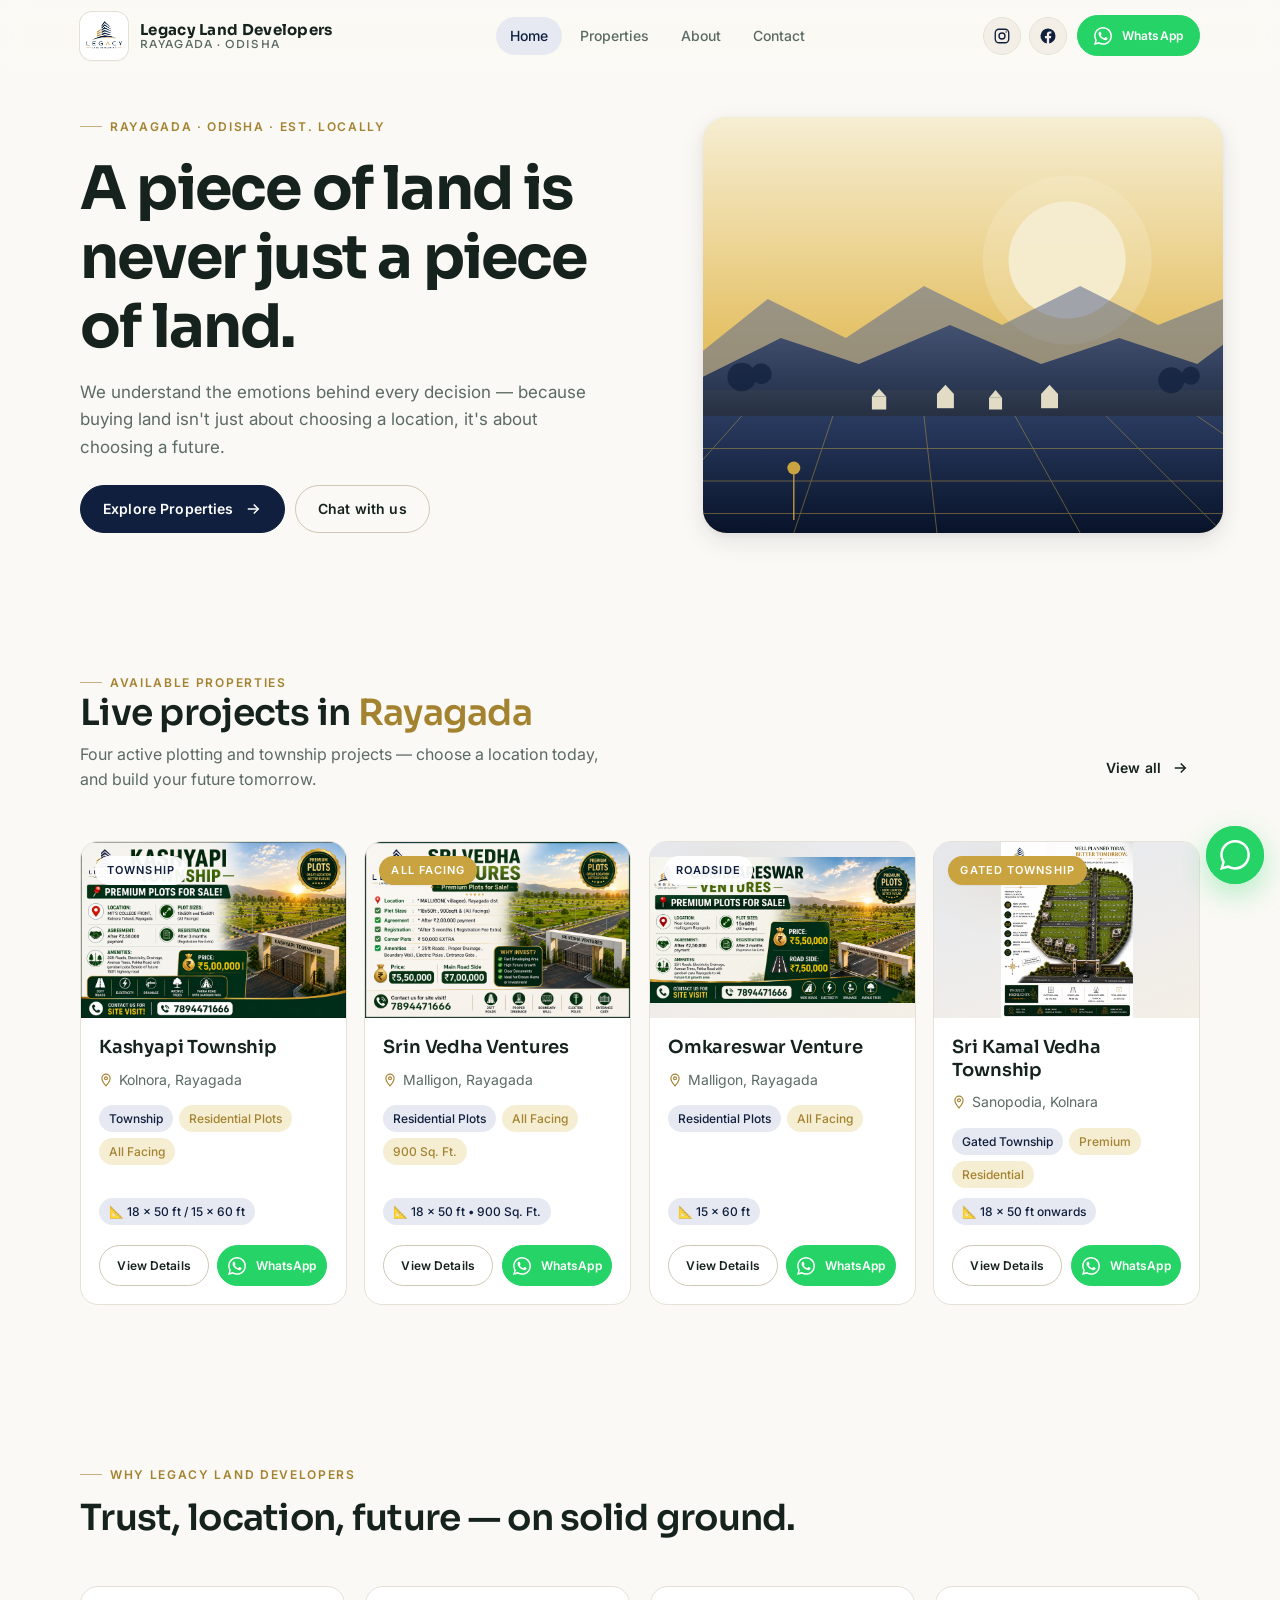
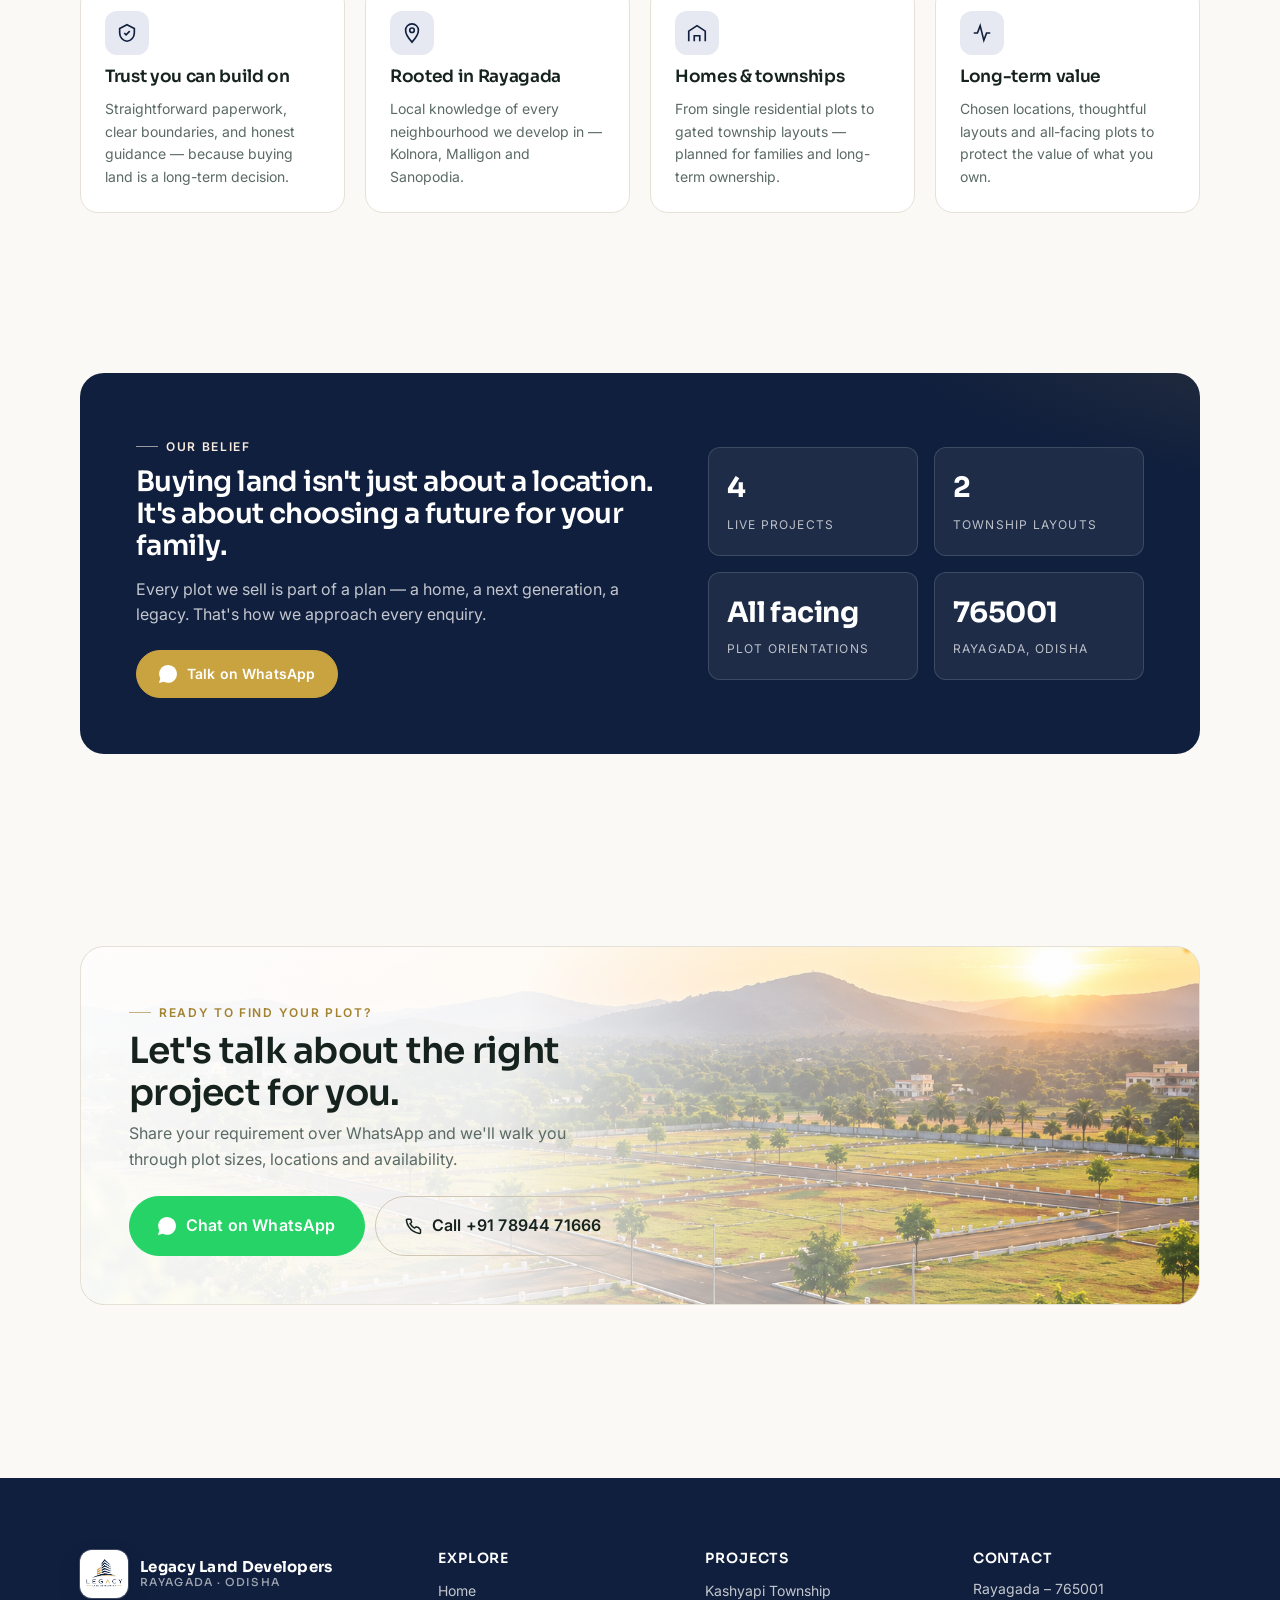
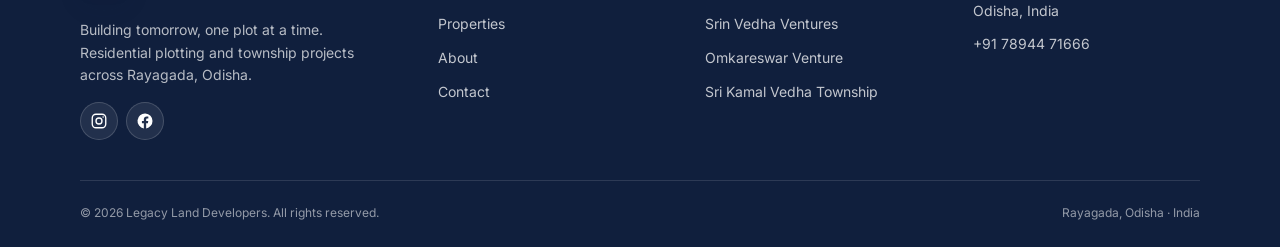
==== index.html @ 3f5c0471 "Initial commit: Legacy Land Developers static site" ====
<!doctype html>
<html lang="en">
<head>
  <meta charset="utf-8" />
  <meta name="viewport" content="width=device-width, initial-scale=1, viewport-fit=cover" />
  <meta name="theme-color" content="#101f3d" />
  <title>Legacy Land Developers | Residential Plots &amp; Townships in Rayagada, Odisha</title>
  <meta name="description" content="Explore residential plots and township projects by Legacy Land Developers in Rayagada, Odisha. Find available plots and enquire directly through WhatsApp." />
  <link rel="canonical" href="https://legacylanddevelopers.in/" />
  <link rel="icon" type="image/png" href="assets/images/favicon.png" />

  <!-- Open Graph -->
  <meta property="og:type" content="website" />
  <meta property="og:title" content="Legacy Land Developers | Residential Plots &amp; Townships in Rayagada, Odisha" />
  <meta property="og:description" content="A piece of land is never just a piece of land. Explore residential plots and township projects in Rayagada, Odisha." />
  <meta property="og:image" content="assets/images/og-image.svg" />
  <meta property="og:url" content="https://legacylanddevelopers.in/" />
  <meta name="twitter:card" content="summary_large_image" />

  <!-- Fonts -->
  <link rel="preconnect" href="https://fonts.googleapis.com" />
  <link rel="preconnect" href="https://fonts.gstatic.com" crossorigin />
  <link rel="stylesheet" href="https://fonts.googleapis.com/css2?family=Inter:wght@400;500;600;700&family=Sora:wght@500;600;700&display=swap" />

  <link rel="stylesheet" href="assets/css/styles.css" />

  <!-- Structured data -->
  <script type="application/ld+json">
  {
    "@context": "https://schema.org",
    "@type": "RealEstateAgent",
    "name": "Legacy Land Developers",
    "url": "https://legacylanddevelopers.in/",
    "logo": "https://legacylanddevelopers.in/assets/images/logo.png",
    "image": "https://legacylanddevelopers.in/assets/images/og-image.svg",
    "telephone": "+91-78944-71666",
    "areaServed": "Rayagada, Odisha, India",
    "address": {
      "@type": "PostalAddress",
      "addressLocality": "Rayagada",
      "postalCode": "765001",
      "addressRegion": "Odisha",
      "addressCountry": "IN"
    },
    "sameAs": []
  }
  </script>
</head>
<body>
  <a class="sr-only" href="#main">Skip to content</a>

  <!-- ============ HEADER ============ -->
  <header class="site-header" role="banner">
    <div class="container header-inner">
      <a href="index.html" class="brand" aria-label="Legacy Land Developers — Home">
        <span class="brand-mark" aria-hidden="true"><img src="assets/images/logo.png" onerror="this.onerror=null;this.src='assets/images/logo.png';" alt="Legacy Land Developers" width="48" height="48" /></span>
        <span class="brand-name">
          <span class="brand-primary">Legacy Land Developers</span>
          <span class="brand-secondary">Rayagada · Odisha</span>
        </span>
      </a>

      <nav id="primary-nav" class="primary-nav" aria-label="Primary">
        <a href="index.html" aria-current="page">Home</a>
        <a href="properties.html">Properties</a>
        <a href="about.html">About</a>
        <a href="contact.html">Contact</a>
      </nav>

      <div class="header-actions">
        <div class="social-links social-links--header" aria-label="Follow us on social media">
          <a class="social-link" href="https://www.instagram.com/legacy_land_developers?stkn=Zjk3cHJqamcxYjAx" target="_blank" rel="noopener" aria-label="Follow us on Instagram">
            <svg viewBox="0 0 24 24" fill="none" stroke="currentColor" stroke-width="1.8" stroke-linecap="round" stroke-linejoin="round" aria-hidden="true"><rect x="3" y="3" width="18" height="18" rx="5"/><circle cx="12" cy="12" r="4"/><circle cx="17.5" cy="6.5" r="1" fill="currentColor" stroke="none"/></svg>
          </a>
          <a class="social-link" href="https://www.facebook.com/share/185R3Wf4mj/" target="_blank" rel="noopener" aria-label="Follow us on Facebook">
            <svg viewBox="0 0 24 24" fill="currentColor" aria-hidden="true"><path d="M22 12a10 10 0 1 0-11.56 9.88v-6.99h-2.54V12h2.54V9.8c0-2.5 1.49-3.89 3.77-3.89 1.09 0 2.24.2 2.24.2v2.46h-1.26c-1.24 0-1.63.77-1.63 1.56V12h2.77l-.44 2.89h-2.33v6.99A10 10 0 0 0 22 12Z"/></svg>
          </a>
        </div>
        <a class="btn btn-whatsapp btn-sm" href="https://wa.me/917894471666?text=Hello%20Legacy%20Land%20Developers%2C%20I%27d%20like%20to%20know%20more%20about%20your%20plots." target="_blank" rel="noopener" aria-label="Chat with us on WhatsApp">
          <svg viewBox="0 0 24 24" aria-hidden="true"><path d="M20.52 3.48A11.86 11.86 0 0 0 12.06 0C5.5 0 .2 5.3.2 11.86c0 2.09.55 4.13 1.6 5.93L0 24l6.36-1.66a11.83 11.83 0 0 0 5.7 1.45h.01c6.56 0 11.86-5.3 11.86-11.86 0-3.17-1.23-6.15-3.41-8.45Zm-8.46 18.24h-.01a9.88 9.88 0 0 1-5.03-1.38l-.36-.21-3.77.99 1.01-3.68-.23-.38a9.87 9.87 0 0 1-1.51-5.2c0-5.45 4.44-9.89 9.9-9.89 2.64 0 5.12 1.03 6.99 2.9a9.83 9.83 0 0 1 2.9 6.99c0 5.46-4.44 9.86-9.89 9.86Zm5.42-7.4c-.3-.15-1.75-.86-2.02-.96-.27-.1-.47-.15-.66.15-.2.3-.76.96-.94 1.16-.17.2-.35.22-.65.07-.3-.15-1.26-.46-2.4-1.48-.89-.79-1.49-1.77-1.66-2.07-.17-.3-.02-.46.13-.61.13-.13.3-.35.44-.52.15-.17.2-.3.3-.5.1-.2.05-.37-.02-.52-.07-.15-.66-1.6-.9-2.19-.24-.58-.48-.5-.66-.51l-.56-.01c-.2 0-.52.07-.79.37-.27.3-1.04 1.02-1.04 2.49 0 1.47 1.07 2.89 1.22 3.09.15.2 2.1 3.2 5.09 4.49.71.31 1.26.49 1.7.63.71.22 1.36.19 1.87.12.57-.08 1.75-.71 2-1.4.25-.68.25-1.27.17-1.4-.07-.13-.27-.2-.57-.35Z"/></svg>
          <span class="btn-label">WhatsApp</span>
        </a>
        <button type="button" class="nav-toggle" aria-controls="primary-nav" aria-expanded="false" aria-label="Toggle navigation">
          <svg class="icon-open" viewBox="0 0 24 24" fill="none" stroke="currentColor" stroke-width="2" stroke-linecap="round"><line x1="4" y1="7" x2="20" y2="7"/><line x1="4" y1="12" x2="20" y2="12"/><line x1="4" y1="17" x2="20" y2="17"/></svg>
          <svg class="icon-close" viewBox="0 0 24 24" fill="none" stroke="currentColor" stroke-width="2" stroke-linecap="round"><line x1="6" y1="6" x2="18" y2="18"/><line x1="6" y1="18" x2="18" y2="6"/></svg>
        </button>
      </div>
    </div>
  </header>

  <main id="main">

    <!-- ============ HERO ============ -->
    <section class="hero container">
      <div class="hero-inner">
        <div class="hero-copy">
          <span class="eyebrow reveal">Rayagada · Odisha · Est. Locally</span>
          <h1 class="reveal">A piece of land is never just a piece of land.</h1>
          <p class="reveal">We understand the emotions behind every decision — because buying land isn't just about choosing a location, it's about choosing a future.</p>
          <div class="hero-actions reveal">
            <a class="btn btn-primary" href="#properties">
              Explore Properties
              <svg viewBox="0 0 24 24" fill="none" stroke="currentColor" stroke-width="2" aria-hidden="true"><path d="M5 12h14"/><path d="M13 6l6 6-6 6"/></svg>
            </a>
            <a class="btn btn-outline" href="https://wa.me/917894471666?text=Hello%20Legacy%20Land%20Developers%2C%20I%27d%20like%20to%20know%20more%20about%20your%20plots." target="_blank" rel="noopener">
              Chat with us
            </a>
          </div>
        </div>
        <div class="hero-visual reveal" aria-hidden="true">
          <video
            src="video/sanapadia.mp4"
            poster="assets/images/hero-visual.svg"
            autoplay
            loop
            muted
            playsinline
            preload="metadata"
            aria-hidden="true"
          ></video>
        </div>
      </div>
    </section>

    <!-- ============ AVAILABLE PROPERTIES ============ -->
    <section id="properties" class="section container">
      <div class="section-title section-title--split">
        <div>
          <span class="eyebrow reveal">Available Properties</span>
          <h2 class="reveal">Live projects in <span>Rayagada</span></h2>
          <p class="text-muted reveal" style="max-width:52ch;margin-top:8px">Four active plotting and township projects — choose a location today, and build your future tomorrow.</p>
        </div>
        <a class="btn btn-ghost reveal" href="properties.html" aria-label="View all properties">
          View all
          <svg viewBox="0 0 24 24" fill="none" stroke="currentColor" stroke-width="2" aria-hidden="true"><path d="M5 12h14"/><path d="M13 6l6 6-6 6"/></svg>
        </a>
      </div>

      <div id="home-property-grid" class="property-grid property-grid--home">
        <!-- rendered by JS -->
      </div>
    </section>

    <!-- ============ WHY US ============ -->
    <section class="section-tight container">
      <div class="section-title">
        <span class="eyebrow reveal">Why Legacy Land Developers</span>
        <h2 class="reveal">Trust, location, future &mdash; on solid ground.</h2>
      </div>
      <div class="feature-grid">
        <div class="feature reveal">
          <div class="feature__icon" aria-hidden="true">
            <svg viewBox="0 0 24 24" fill="none" stroke="currentColor" stroke-width="1.8"><path d="M12 3l8 4v5c0 4.5-3.4 8.5-8 9-4.6-.5-8-4.5-8-9V7l8-4Z"/><path d="M9 12l2 2 4-4"/></svg>
          </div>
          <h3>Trust you can build on</h3>
          <p>Straightforward paperwork, clear boundaries, and honest guidance — because buying land is a long-term decision.</p>
        </div>
        <div class="feature reveal">
          <div class="feature__icon" aria-hidden="true">
            <svg viewBox="0 0 24 24" fill="none" stroke="currentColor" stroke-width="1.8"><path d="M12 22s-7-7.58-7-13a7 7 0 1 1 14 0c0 5.42-7 13-7 13Z"/><circle cx="12" cy="9" r="2.5"/></svg>
          </div>
          <h3>Rooted in Rayagada</h3>
          <p>Local knowledge of every neighbourhood we develop in — Kolnora, Malligon and Sanopodia.</p>
        </div>
        <div class="feature reveal">
          <div class="feature__icon" aria-hidden="true">
            <svg viewBox="0 0 24 24" fill="none" stroke="currentColor" stroke-width="1.8"><path d="M3 21V10l9-6 9 6v11"/><path d="M9 21v-6h6v6"/></svg>
          </div>
          <h3>Homes &amp; townships</h3>
          <p>From single residential plots to gated township layouts — planned for families and long-term ownership.</p>
        </div>
        <div class="feature reveal">
          <div class="feature__icon" aria-hidden="true">
            <svg viewBox="0 0 24 24" fill="none" stroke="currentColor" stroke-width="1.8"><path d="M3 12h4l3-8 4 16 3-8h4"/></svg>
          </div>
          <h3>Long-term value</h3>
          <p>Chosen locations, thoughtful layouts and all-facing plots to protect the value of what you own.</p>
        </div>
      </div>
    </section>

    <!-- ============ BRAND STATEMENT BAND ============ -->
    <section class="section container">
      <div class="brand-band reveal">
        <div>
          <span class="eyebrow" style="color:#f7ebdf">Our belief</span>
          <h2 style="margin-top:10px">Buying land isn't just about a location. It's about choosing a future for your family.</h2>
          <p style="margin-top:14px">Every plot we sell is part of a plan — a home, a next generation, a legacy. That's how we approach every enquiry.</p>
          <div style="margin-top:22px">
            <a class="btn btn-accent" href="https://wa.me/917894471666?text=Hello%20Legacy%20Land%20Developers%2C%20I%27d%20like%20to%20know%20more%20about%20your%20plots." target="_blank" rel="noopener">
              <svg viewBox="0 0 24 24" fill="currentColor" aria-hidden="true"><path d="M20.52 3.48A11.86 11.86 0 0 0 12.06 0C5.5 0 .2 5.3.2 11.86c0 2.09.55 4.13 1.6 5.93L0 24l6.36-1.66a11.83 11.83 0 0 0 5.7 1.45h.01c6.56 0 11.86-5.3 11.86-11.86 0-3.17-1.23-6.15-3.41-8.45Z"/></svg>
              Talk on WhatsApp
            </a>
          </div>
        </div>
        <div class="brand-band__stats">
          <div class="brand-band__stat"><strong>4</strong><span>Live projects</span></div>
          <div class="brand-band__stat"><strong>2</strong><span>Township layouts</span></div>
          <div class="brand-band__stat"><strong>All facing</strong><span>Plot orientations</span></div>
          <div class="brand-band__stat"><strong>765001</strong><span>Rayagada, Odisha</span></div>
        </div>
      </div>
    </section>

    <!-- ============ FINAL CTA ============ -->
    <section class="section container">
      <div class="cta-band reveal">
        <div class="cta-band__copy">
          <span class="eyebrow">Ready to find your plot?</span>
          <h2 style="margin-top:8px">Let's talk about the right project for you.</h2>
          <p>Share your requirement over WhatsApp and we'll walk you through plot sizes, locations and availability.</p>
        </div>
        <div class="cta-band__actions">
          <a class="btn btn-whatsapp btn-lg" href="https://wa.me/917894471666?text=Hello%20Legacy%20Land%20Developers%2C%20I%27d%20like%20to%20discuss%20a%20plot." target="_blank" rel="noopener">
            <svg viewBox="0 0 24 24" fill="currentColor" aria-hidden="true"><path d="M20.52 3.48A11.86 11.86 0 0 0 12.06 0C5.5 0 .2 5.3.2 11.86c0 2.09.55 4.13 1.6 5.93L0 24l6.36-1.66a11.83 11.83 0 0 0 5.7 1.45h.01c6.56 0 11.86-5.3 11.86-11.86 0-3.17-1.23-6.15-3.41-8.45Z"/></svg>
            Chat on WhatsApp
          </a>
          <a class="btn btn-outline btn-lg" href="tel:+917894471666">
            <svg viewBox="0 0 24 24" fill="none" stroke="currentColor" stroke-width="2" aria-hidden="true"><path d="M22 16.92V21a1 1 0 0 1-1.09 1 19.86 19.86 0 0 1-8.63-3.07 19.5 19.5 0 0 1-6-6A19.86 19.86 0 0 1 3.21 4.09 1 1 0 0 1 4.2 3h4.09a1 1 0 0 1 1 .75c.16.9.42 1.77.78 2.6a1 1 0 0 1-.22 1L8.09 8.91a16 16 0 0 0 6 6l1.56-1.56a1 1 0 0 1 1-.22c.83.36 1.7.62 2.6.78a1 1 0 0 1 .75 1Z"/></svg>
            Call +91 78944 71666
          </a>
        </div>
      </div>
    </section>

  </main>

  <!-- ============ FOOTER ============ -->
  <footer class="site-footer" role="contentinfo">
    <div class="container">
      <div class="footer-grid">
        <div class="footer-brand">
          <div class="brand">
            <span class="brand-mark" aria-hidden="true"><img src="assets/images/logo.png" onerror="this.onerror=null;this.src='assets/images/logo.png';" alt="Legacy Land Developers" width="48" height="48" /></span>
            <span class="brand-name">
              <span class="brand-primary">Legacy Land Developers</span>
              <span class="brand-secondary">Rayagada · Odisha</span>
            </span>
          </div>
          <p>Building tomorrow, one plot at a time. Residential plotting and township projects across Rayagada, Odisha.</p>
          <div class="social-links social-links--footer" aria-label="Follow us on social media">
            <a class="social-link" href="https://www.instagram.com/legacy_land_developers?stkn=Zjk3cHJqamcxYjAx" target="_blank" rel="noopener" aria-label="Follow us on Instagram">
              <svg viewBox="0 0 24 24" fill="none" stroke="currentColor" stroke-width="1.8" stroke-linecap="round" stroke-linejoin="round" aria-hidden="true"><rect x="3" y="3" width="18" height="18" rx="5"/><circle cx="12" cy="12" r="4"/><circle cx="17.5" cy="6.5" r="1" fill="currentColor" stroke="none"/></svg>
            </a>
            <a class="social-link" href="https://www.facebook.com/share/185R3Wf4mj/" target="_blank" rel="noopener" aria-label="Follow us on Facebook">
              <svg viewBox="0 0 24 24" fill="currentColor" aria-hidden="true"><path d="M22 12a10 10 0 1 0-11.56 9.88v-6.99h-2.54V12h2.54V9.8c0-2.5 1.49-3.89 3.77-3.89 1.09 0 2.24.2 2.24.2v2.46h-1.26c-1.24 0-1.63.77-1.63 1.56V12h2.77l-.44 2.89h-2.33v6.99A10 10 0 0 0 22 12Z"/></svg>
            </a>
          </div>
        </div>
        <div class="footer-links">
          <h4>Explore</h4>
          <ul>
            <li><a href="index.html">Home</a></li>
            <li><a href="properties.html">Properties</a></li>
            <li><a href="about.html">About</a></li>
            <li><a href="contact.html">Contact</a></li>
          </ul>
        </div>
        <div class="footer-links">
          <h4>Projects</h4>
          <ul>
            <li><a href="properties/kashyapi-township.html">Kashyapi Township</a></li>
            <li><a href="properties/srin-vedha-ventures.html">Srin Vedha Ventures</a></li>
            <li><a href="properties/omkareswar-venture.html">Omkareswar Venture</a></li>
            <li><a href="properties/sri-kamal-vedha-township.html">Sri Kamal Vedha Township</a></li>
          </ul>
        </div>
        <div class="footer-contact">
          <h4>Contact</h4>
          <p>Rayagada – 765001<br />Odisha, India</p>
          <p style="margin-top:10px"><a href="tel:+917894471666">+91 78944 71666</a></p>
        </div>
      </div>
      <div class="footer-bottom">
        <span>© <span id="current-year">2026</span> Legacy Land Developers. All rights reserved.</span>
        <span>Rayagada, Odisha · India</span>
      </div>
    </div>
  </footer>

  <!-- Floating WhatsApp -->
  <a class="wa-float" href="https://wa.me/917894471666?text=Hello%20Legacy%20Land%20Developers%2C%20I%27d%20like%20to%20know%20more%20about%20your%20plots." target="_blank" rel="noopener" aria-label="Chat with us on WhatsApp">
    <svg viewBox="0 0 24 24" aria-hidden="true"><path d="M20.52 3.48A11.86 11.86 0 0 0 12.06 0C5.5 0 .2 5.3.2 11.86c0 2.09.55 4.13 1.6 5.93L0 24l6.36-1.66a11.83 11.83 0 0 0 5.7 1.45h.01c6.56 0 11.86-5.3 11.86-11.86 0-3.17-1.23-6.15-3.41-8.45Zm-8.46 18.24h-.01a9.88 9.88 0 0 1-5.03-1.38l-.36-.21-3.77.99 1.01-3.68-.23-.38a9.87 9.87 0 0 1-1.51-5.2c0-5.45 4.44-9.89 9.9-9.89 2.64 0 5.12 1.03 6.99 2.9a9.83 9.83 0 0 1 2.9 6.99c0 5.46-4.44 9.86-9.89 9.86Z"/></svg>
  </a>

  <script src="assets/js/data.js"></script>
  <script src="assets/js/main.js"></script>
</body>
</html>
---- assets/css/styles.css ----
/* =========================================================
   Legacy Land Developers — Design System
   ---------------------------------------------------------
   Minimal, premium, real-estate, trustworthy, Indian.
   ========================================================= */

/* ---------- Tokens ---------- */
:root {
  /* Brand — matches the Legacy Land Developers logo (navy + gold) */
  --color-primary: #101f3d;         /* Deep navy from the LLD logo */
  --color-primary-800: #08132a;
  --color-primary-600: #2a3b60;
  --color-primary-100: #e6e9f1;

  --color-accent: #c9a340;          /* Warm gold from the LLD logo */
  --color-accent-700: #a48330;
  --color-accent-100: #f6eed3;

  --color-whatsapp: #25d366;
  --color-whatsapp-dark: #1ebe57;

  /* Neutral */
  --color-bg: #fbf9f5;              /* Warm off-white */
  --color-surface: #ffffff;
  --color-surface-alt: #f4efe6;
  --color-text: #16221d;
  --color-text-muted: #5b6a64;
  --color-text-soft: #8a9691;
  --color-border: #e6e1d6;
  --color-border-strong: #cfc7b4;

  /* Elevation */
  --shadow-xs: 0 1px 2px rgba(16, 31, 61, 0.06);
  --shadow-sm: 0 2px 6px rgba(16, 31, 61, 0.07), 0 1px 2px rgba(16, 31, 61, 0.04);
  --shadow-md: 0 8px 24px rgba(16, 31, 61, 0.10), 0 2px 6px rgba(16, 31, 61, 0.05);
  --shadow-lg: 0 16px 40px rgba(16, 31, 61, 0.14), 0 4px 10px rgba(16, 31, 61, 0.06);
  --shadow-float: 0 10px 30px rgba(37, 211, 102, 0.35);

  /* Radius */
  --radius-sm: 8px;
  --radius-md: 12px;
  --radius-lg: 18px;
  --radius-xl: 24px;
  --radius-pill: 999px;

  /* Spacing scale */
  --space-1: 4px;
  --space-2: 8px;
  --space-3: 12px;
  --space-4: 16px;
  --space-5: 24px;
  --space-6: 32px;
  --space-7: 48px;
  --space-8: 64px;
  --space-9: 96px;
  --space-10: 128px;

  /* Typography */
  --font-heading: "Sora", ui-sans-serif, system-ui, -apple-system, "Segoe UI",
    Roboto, "Helvetica Neue", Arial, sans-serif;
  --font-body: "Inter", ui-sans-serif, system-ui, -apple-system, "Segoe UI",
    Roboto, "Helvetica Neue", Arial, sans-serif;

  --text-xs: 0.75rem;   /* 12 */
  --text-sm: 0.875rem;  /* 14 */
  --text-base: 1rem;    /* 16 */
  --text-md: 1.0625rem; /* 17 */
  --text-lg: 1.125rem;  /* 18 */
  --text-xl: 1.375rem;  /* 22 */
  --text-2xl: 1.75rem;  /* 28 */
  --text-3xl: 2.25rem;  /* 36 */
  --text-4xl: 3rem;     /* 48 */
  --text-5xl: 3.75rem;  /* 60 */

  /* Layout */
  --container: 1200px;
  --container-narrow: 900px;
  --header-height: 72px;

  /* Motion */
  --ease-out: cubic-bezier(0.22, 1, 0.36, 1);
  --ease-in-out: cubic-bezier(0.65, 0, 0.35, 1);
  --dur-fast: 160ms;
  --dur: 240ms;
  --dur-slow: 480ms;
}

/* ---------- Reset ---------- */
*, *::before, *::after { box-sizing: border-box; }
html { -webkit-text-size-adjust: 100%; -moz-tab-size: 4; tab-size: 4; scroll-behavior: smooth; }
body {
  margin: 0;
  min-height: 100dvh;
  font-family: var(--font-body);
  font-size: var(--text-base);
  line-height: 1.6;
  color: var(--color-text);
  background: var(--color-bg);
  -webkit-font-smoothing: antialiased;
  -moz-osx-font-smoothing: grayscale;
  text-rendering: optimizeLegibility;
}
img, svg, video { display: block; max-width: 100%; height: auto; }
button, input, select, textarea { font: inherit; color: inherit; }
button { cursor: pointer; background: none; border: 0; padding: 0; }
a { color: inherit; text-decoration: none; }
ul, ol { padding: 0; margin: 0; list-style: none; }
h1, h2, h3, h4, h5, h6, p { margin: 0; }
:focus-visible {
  outline: 2px solid var(--color-accent);
  outline-offset: 3px;
  border-radius: 4px;
}
::selection { background: var(--color-accent); color: #fff; }

/* ---------- Typography helpers ---------- */
.eyebrow {
  font-family: var(--font-body);
  font-size: var(--text-xs);
  font-weight: 600;
  letter-spacing: 0.14em;
  text-transform: uppercase;
  color: var(--color-accent-700);
  display: inline-flex;
  align-items: center;
  gap: 8px;
}
.eyebrow::before {
  content: "";
  width: 22px; height: 1px;
  background: currentColor;
  opacity: 0.6;
}
h1, h2, h3, h4 {
  font-family: var(--font-heading);
  font-weight: 600;
  letter-spacing: -0.02em;
  line-height: 1.15;
  color: var(--color-text);
}
h1 { font-size: clamp(2rem, 4vw + 1rem, var(--text-5xl)); font-weight: 700; letter-spacing: -0.03em; }
h2 { font-size: clamp(1.6rem, 2vw + 1rem, var(--text-3xl)); }
h3 { font-size: var(--text-xl); font-weight: 600; }
h4 { font-size: var(--text-lg); font-weight: 600; }
p { color: var(--color-text-muted); }
p.lead { font-size: var(--text-lg); color: var(--color-text); line-height: 1.55; }

.text-muted { color: var(--color-text-muted); }
.text-accent { color: var(--color-accent-700); }

/* ---------- Layout primitives ---------- */
.container {
  width: 100%;
  max-width: var(--container);
  margin-inline: auto;
  padding-inline: clamp(20px, 4vw, 40px);
}
.container-narrow {
  width: 100%;
  max-width: var(--container-narrow);
  margin-inline: auto;
  padding-inline: clamp(20px, 4vw, 40px);
}
.section { padding-block: clamp(56px, 8vw, 96px); }
.section-tight { padding-block: clamp(40px, 6vw, 64px); }
.section-title {
  display: flex;
  flex-direction: column;
  gap: 12px;
  margin-bottom: clamp(28px, 4vw, 48px);
  max-width: 720px;
}
.section-title--split {
  flex-direction: row;
  align-items: end;
  justify-content: space-between;
  max-width: 100%;
  gap: 24px;
  flex-wrap: wrap;
}
.section-title h2 span { color: var(--color-accent-700); }

/* ---------- Buttons ---------- */
.btn {
  display: inline-flex;
  align-items: center;
  justify-content: center;
  gap: 10px;
  padding: 12px 22px;
  min-height: 46px;
  border-radius: var(--radius-pill);
  font-family: var(--font-body);
  font-weight: 600;
  font-size: var(--text-sm);
  letter-spacing: 0.01em;
  border: 1.5px solid transparent;
  transition: transform var(--dur) var(--ease-out),
              background-color var(--dur) var(--ease-out),
              color var(--dur) var(--ease-out),
              border-color var(--dur) var(--ease-out),
              box-shadow var(--dur) var(--ease-out);
  white-space: nowrap;
  will-change: transform;
}
.btn:hover { transform: translateY(-1px); }
.btn:active { transform: translateY(0); }
.btn svg { width: 18px; height: 18px; flex-shrink: 0; }

.btn-primary {
  background: var(--color-primary);
  color: #fff;
  border-color: var(--color-primary);
}
.btn-primary:hover { background: var(--color-primary-800); border-color: var(--color-primary-800); box-shadow: var(--shadow-md); }

.btn-accent {
  background: var(--color-accent);
  color: #fff;
  border-color: var(--color-accent);
}
.btn-accent:hover { background: var(--color-accent-700); border-color: var(--color-accent-700); box-shadow: var(--shadow-md); }

.btn-outline {
  background: transparent;
  color: var(--color-text);
  border-color: var(--color-border-strong);
}
.btn-outline:hover { border-color: var(--color-primary); color: var(--color-primary); }

.btn-ghost {
  background: transparent;
  color: var(--color-text);
  padding-inline: 10px;
}
.btn-ghost:hover { color: var(--color-primary); }

.btn-whatsapp {
  background: var(--color-whatsapp);
  color: #fff;
  border-color: var(--color-whatsapp);
}
.btn-whatsapp:hover { background: var(--color-whatsapp-dark); border-color: var(--color-whatsapp-dark); box-shadow: var(--shadow-md); }
.btn-whatsapp svg { fill: #fff; }

.btn-block { width: 100%; }
.btn-sm { min-height: 40px; padding: 10px 16px; font-size: var(--text-xs); }
.btn-lg { min-height: 54px; padding: 16px 28px; font-size: var(--text-base); }

/* ---------- Header ---------- */
.site-header {
  position: sticky;
  top: 0;
  z-index: 40;
  background: rgba(251, 249, 245, 0.85);
  backdrop-filter: saturate(180%) blur(14px);
  -webkit-backdrop-filter: saturate(180%) blur(14px);
  border-bottom: 1px solid transparent;
  transition: border-color var(--dur) var(--ease-out), background-color var(--dur) var(--ease-out);
}
.site-header.is-scrolled {
  border-bottom-color: var(--color-border);
  background: rgba(251, 249, 245, 0.94);
}
.header-inner {
  display: flex;
  align-items: center;
  justify-content: space-between;
  gap: 24px;
  min-height: var(--header-height);
}
.brand {
  display: inline-flex;
  align-items: center;
  gap: 12px;
  font-family: var(--font-heading);
  font-weight: 700;
  letter-spacing: -0.01em;
  color: var(--color-text);
}
.brand-mark {
  width: 48px; height: 48px;
  border-radius: 12px;
  background: #ffffff;
  display: grid; place-items: center;
  overflow: hidden;
  box-shadow: 0 0 0 1px var(--color-border), var(--shadow-xs);
  flex-shrink: 0;
}
.brand-mark img,
.brand-mark svg {
  width: 100%; height: 100%;
  object-fit: contain;
  padding: 3px;
  box-sizing: border-box;
}
.brand-name {
  display: flex;
  flex-direction: column;
  line-height: 1.1;
}
.brand-name .brand-primary {
  font-size: 15px;
  font-weight: 700;
  letter-spacing: 0.02em;
}
.brand-name .brand-secondary {
  font-size: 11px;
  font-weight: 500;
  color: var(--color-text-muted);
  letter-spacing: 0.12em;
  text-transform: uppercase;
}
.primary-nav {
  display: flex;
  align-items: center;
  gap: 4px;
}
.primary-nav a {
  padding: 8px 14px;
  border-radius: var(--radius-pill);
  font-size: var(--text-sm);
  font-weight: 500;
  color: var(--color-text-muted);
  transition: color var(--dur) var(--ease-out), background-color var(--dur) var(--ease-out);
}
.primary-nav a:hover { color: var(--color-text); background: rgba(16, 31, 61, 0.06); }
.primary-nav a[aria-current="page"] { color: var(--color-primary); background: var(--color-primary-100); }
.header-actions { display: flex; align-items: center; gap: 10px; }

/* ---------- Social links (header + footer) ---------- */
.social-links {
  display: inline-flex;
  align-items: center;
  gap: 8px;
}
.social-link {
  display: inline-flex;
  align-items: center;
  justify-content: center;
  width: 38px;
  height: 38px;
  border-radius: 50%;
  color: var(--color-primary);
  background: var(--color-surface-alt);
  border: 1px solid var(--color-border);
  transition:
    transform var(--dur) var(--ease-out),
    background var(--dur) var(--ease-out),
    color var(--dur) var(--ease-out),
    border-color var(--dur) var(--ease-out),
    box-shadow var(--dur) var(--ease-out);
}
.social-link svg { width: 18px; height: 18px; display: block; }
.social-link:hover,
.social-link:focus-visible {
  color: #fff;
  background: var(--color-accent);
  border-color: var(--color-accent);
  transform: translateY(-1px);
  box-shadow: var(--shadow-sm);
}

/* Footer variant sits on the dark primary background */
.site-footer .social-links { margin-top: 16px; }
.site-footer .social-link {
  color: #fff;
  background: rgba(255,255,255,0.08);
  border-color: rgba(255,255,255,0.16);
}
.site-footer .social-link:hover,
.site-footer .social-link:focus-visible {
  color: var(--color-primary);
  background: #fff;
  border-color: #fff;
}

@media (max-width: 640px) {
  .social-links--header { display: none; }
}
.nav-toggle {
  display: none;
  width: 44px; height: 44px;
  border-radius: 10px;
  border: 1px solid var(--color-border);
  align-items: center; justify-content: center;
  background: var(--color-surface);
}
.nav-toggle svg { width: 20px; height: 20px; }
.nav-toggle .icon-close { display: none; }
.nav-toggle[aria-expanded="true"] .icon-open { display: none; }
.nav-toggle[aria-expanded="true"] .icon-close { display: block; }

@media (max-width: 900px) {
  .primary-nav {
    position: fixed;
    inset: var(--header-height) 0 auto 0;
    background: var(--color-surface);
    flex-direction: column;
    align-items: stretch;
    padding: 20px;
    gap: 6px;
    border-bottom: 1px solid var(--color-border);
    box-shadow: var(--shadow-md);
    transform: translateY(-8px);
    opacity: 0;
    pointer-events: none;
    transition: transform var(--dur) var(--ease-out), opacity var(--dur) var(--ease-out);
    max-height: calc(100dvh - var(--header-height));
    overflow: auto;
  }
  .primary-nav.is-open { transform: translateY(0); opacity: 1; pointer-events: auto; }
  .primary-nav a { padding: 14px 16px; font-size: var(--text-base); }
  .nav-toggle { display: inline-flex; }
  .header-actions .btn-whatsapp .btn-label { display: none; }
  .header-actions .btn-whatsapp { padding: 10px 14px; min-height: 44px; }
}

/* ---------- Hero ---------- */
.hero {
  padding-top: clamp(28px, 4vw, 44px);
  padding-bottom: clamp(24px, 3vw, 36px);
  position: relative;
  overflow: hidden;
}
.hero-inner {
  display: grid;
  grid-template-columns: 1.15fr 1fr;
  gap: clamp(24px, 4vw, 56px);
  align-items: stretch;
}
.hero-copy { display: flex; flex-direction: column; gap: 18px; justify-content: center; }
.hero-copy h1 { max-width: 18ch; }
.hero-copy p { max-width: 46ch; font-size: var(--text-md); color: var(--color-text-muted); }
.hero-actions { display: flex; gap: 10px; flex-wrap: wrap; margin-top: 6px; }
.hero-meta {
  display: flex;
  gap: 20px 32px;
  flex-wrap: wrap;
  margin-top: 12px;
  padding-top: 22px;
  border-top: 1px solid var(--color-border);
}
.hero-meta div {
  display: flex; flex-direction: column;
}
.hero-meta strong {
  font-family: var(--font-heading);
  font-weight: 700;
  font-size: var(--text-xl);
  color: var(--color-primary);
  line-height: 1.1;
}
.hero-meta span {
  font-size: var(--text-xs);
  color: var(--color-text-muted);
  letter-spacing: 0.06em;
  text-transform: uppercase;
  margin-top: 4px;
}

.hero-visual {
  position: relative;
  aspect-ratio: 5 / 4;
  border-radius: var(--radius-xl);
  overflow: hidden;
  background: var(--color-primary-100);
  box-shadow: var(--shadow-md);
}
.hero-visual svg,
.hero-visual img,
.hero-visual video { width: 100%; height: 100%; object-fit: cover; display: block; }
.hero-badge {
  position: absolute;
  left: 20px; bottom: 20px;
  background: rgba(255,255,255,0.95);
  backdrop-filter: blur(8px);
  padding: 12px 16px;
  border-radius: var(--radius-md);
  display: flex; align-items: center; gap: 12px;
  box-shadow: var(--shadow-sm);
  max-width: calc(100% - 40px);
}
.hero-badge .dot {
  width: 10px; height: 10px; border-radius: 50%;
  background: var(--color-whatsapp);
  box-shadow: 0 0 0 4px rgba(37, 211, 102, 0.18);
}
.hero-badge .label { font-size: var(--text-xs); color: var(--color-text-muted); letter-spacing: 0.08em; text-transform: uppercase; }
.hero-badge .value { font-weight: 600; font-size: var(--text-sm); }

@media (max-width: 860px) {
  .hero-inner { grid-template-columns: 1fr; }
  .hero-visual { order: -1; aspect-ratio: 16/10; }
}

/* ---------- Property card ---------- */
.property-grid {
  display: grid;
  grid-template-columns: repeat(auto-fit, minmax(280px, 1fr));
  gap: clamp(14px, 1.4vw, 20px);
}
.property-grid--home {
  grid-template-columns: repeat(4, minmax(0, 1fr));
}
@media (max-width: 1080px) { .property-grid--home { grid-template-columns: repeat(2, 1fr); } }
@media (max-width: 560px)  { .property-grid--home { grid-template-columns: 1fr; } }

/* 3-item related-projects grid on property detail pages */
.property-grid--related { grid-template-columns: repeat(3, minmax(0, 1fr)); }
@media (max-width: 1080px) { .property-grid--related { grid-template-columns: repeat(2, 1fr); } }
@media (max-width: 700px)  { .property-grid--related { grid-template-columns: 1fr; } }

.property-card {
  position: relative;
  background: var(--color-surface);
  border: 1px solid var(--color-border);
  border-radius: var(--radius-lg);
  overflow: hidden;
  display: flex;
  flex-direction: column;
  transition: transform var(--dur) var(--ease-out), box-shadow var(--dur) var(--ease-out), border-color var(--dur) var(--ease-out);
}
.property-card:hover {
  transform: translateY(-4px);
  box-shadow: var(--shadow-lg);
  border-color: transparent;
}
.property-card__media {
  position: relative;
  aspect-ratio: 3 / 2;
  overflow: hidden;
  background:
    radial-gradient(70% 60% at 30% 20%, rgba(201, 163, 64, 0.10) 0%, transparent 60%),
    linear-gradient(160deg, var(--color-primary-100) 0%, var(--color-surface-alt) 100%);
}
.property-card__media img,
.property-card__media svg {
  width: 100%; height: 100%;
  object-fit: contain;
  transition: transform 600ms var(--ease-out);
}
.property-card:hover .property-card__media img,
.property-card:hover .property-card__media svg { transform: scale(1.04); }

.property-card__tag {
  position: absolute;
  top: 14px; left: 14px;
  padding: 6px 12px;
  background: rgba(255,255,255,0.94);
  color: var(--color-primary);
  font-size: 11px;
  font-weight: 600;
  letter-spacing: 0.1em;
  text-transform: uppercase;
  border-radius: var(--radius-pill);
  box-shadow: var(--shadow-xs);
}
.property-card__tag--accent { background: var(--color-accent); color: #fff; }

.property-card__body {
  padding: 18px 18px 8px;
  display: flex;
  flex-direction: column;
  gap: 10px;
  flex: 1;
}
.property-card__title {
  font-family: var(--font-heading);
  font-size: var(--text-lg);
  font-weight: 600;
  letter-spacing: -0.01em;
  color: var(--color-text);
  line-height: 1.25;
}
.property-card__title a { display: inline; color: inherit; }
.property-card__title a::after {
  content: "";
  position: absolute;
  inset: 0;
  z-index: 1;
}
.property-card__location {
  display: inline-flex;
  align-items: center;
  gap: 6px;
  font-size: var(--text-sm);
  color: var(--color-text-muted);
}
.property-card__location svg { width: 14px; height: 14px; color: var(--color-accent-700); flex-shrink: 0; }
.property-card__meta {
  display: flex;
  flex-wrap: wrap;
  gap: 6px;
  margin-top: 4px;
}
.property-card__pill {
  font-size: 12px;
  padding: 4px 10px;
  border-radius: var(--radius-pill);
  background: var(--color-primary-100);
  color: var(--color-primary);
  font-weight: 500;
}
.property-card__pill--accent {
  background: var(--color-accent-100);
  color: var(--color-accent-700);
}
.property-card__footer {
  padding: 12px 18px 18px;
  display: flex;
  gap: 8px;
  margin-top: auto;
  position: relative;
  z-index: 2;
}
.property-card__footer .btn { flex: 1; }
.property-card__footer .btn-sm { padding: 10px 14px; }

/* ---------- Featurettes / Why us ---------- */
.feature-grid {
  display: grid;
  grid-template-columns: repeat(auto-fit, minmax(220px, 1fr));
  gap: 20px;
}
.feature {
  background: var(--color-surface);
  border: 1px solid var(--color-border);
  border-radius: var(--radius-lg);
  padding: 24px;
  display: flex;
  flex-direction: column;
  gap: 12px;
  transition: transform var(--dur) var(--ease-out), box-shadow var(--dur) var(--ease-out);
}
.feature:hover { transform: translateY(-2px); box-shadow: var(--shadow-md); }
.feature__icon {
  width: 44px; height: 44px;
  border-radius: 12px;
  background: var(--color-primary-100);
  color: var(--color-primary);
  display: grid; place-items: center;
}
.feature__icon svg { width: 22px; height: 22px; }
.feature h3 { font-size: var(--text-md); }
.feature p { font-size: var(--text-sm); }

/* ---------- Brand statement / band ---------- */
.brand-band {
  background: var(--color-primary);
  color: #fff;
  border-radius: var(--radius-xl);
  padding: clamp(32px, 5vw, 56px);
  display: grid;
  grid-template-columns: 1.2fr 1fr;
  gap: clamp(24px, 4vw, 48px);
  align-items: center;
  position: relative;
  overflow: hidden;
}
.brand-band::before {
  content: "";
  position: absolute;
  inset: -20%;
  background: radial-gradient(60% 60% at 100% 0%, rgba(201, 163, 64, 0.18) 0%, transparent 60%);
  pointer-events: none;
}
.brand-band h2 { color: #fff; font-size: clamp(1.5rem, 2vw + 1rem, var(--text-2xl)); }
.brand-band p { color: rgba(255, 255, 255, 0.75); }
.brand-band .btn { position: relative; }

.brand-band__stats {
  display: grid;
  grid-template-columns: repeat(2, 1fr);
  gap: 16px;
  position: relative;
}
.brand-band__stat {
  background: rgba(255,255,255,0.06);
  border: 1px solid rgba(255,255,255,0.14);
  border-radius: var(--radius-md);
  padding: 18px;
}
.brand-band__stat strong {
  font-family: var(--font-heading);
  font-size: var(--text-2xl);
  font-weight: 700;
  color: #fff;
  letter-spacing: -0.02em;
  display: block;
}
.brand-band__stat span {
  font-size: var(--text-xs);
  letter-spacing: 0.1em;
  text-transform: uppercase;
  color: rgba(255,255,255,0.7);
}
@media (max-width: 780px) { .brand-band { grid-template-columns: 1fr; } }

/* ---------- CTA band ---------- */
.cta-band {
  position: relative;
  overflow: hidden;
  background:
    linear-gradient(
      100deg,
      rgba(255,255,255,0.97) 0%,
      rgba(255,255,255,0.90) 38%,
      rgba(255,255,255,0.55) 58%,
      rgba(255,255,255,0.10) 100%
    ),
    url("../../image/projectimage.png") center right / cover no-repeat,
    linear-gradient(135deg, #fff 0%, var(--color-accent-100) 100%);
  border: 1px solid var(--color-border);
  border-radius: var(--radius-xl);
  padding: clamp(28px, 5vw, 48px);
  display: flex;
  align-items: center;
  justify-content: space-between;
  gap: 24px;
  flex-wrap: wrap;
  min-height: 280px;
}
.cta-band__copy h2 { max-width: 20ch; }
.cta-band__copy p { margin-top: 8px; max-width: 46ch; }
.cta-band__actions { display: flex; gap: 10px; flex-wrap: wrap; }

@media (max-width: 780px) {
  .cta-band {
    background:
      linear-gradient(
        180deg,
        rgba(255,255,255,0.97) 0%,
        rgba(255,255,255,0.88) 55%,
        rgba(255,255,255,0.30) 100%
      ),
      url("../../image/projectimage.png") center bottom / cover no-repeat,
      linear-gradient(135deg, #fff 0%, var(--color-accent-100) 100%);
  }
}

/* ---------- About / Contact modules ---------- */
.split {
  display: grid;
  grid-template-columns: 1fr 1fr;
  gap: clamp(24px, 4vw, 48px);
  align-items: center;
}
@media (max-width: 860px) { .split { grid-template-columns: 1fr; } }
.split__media {
  aspect-ratio: 4/3;
  border-radius: var(--radius-xl);
  overflow: hidden;
  background: var(--color-primary-100);
  box-shadow: var(--shadow-md);
}
.split__media img,
.split__media svg { width: 100%; height: 100%; object-fit: cover; display: block; }
.split__copy { display: flex; flex-direction: column; gap: 14px; }
.split__copy .bullets { display: grid; gap: 10px; margin-top: 8px; }
.bullets li {
  display: flex; gap: 10px; align-items: flex-start;
  color: var(--color-text);
  font-size: var(--text-sm);
}
.bullets li::before {
  content: "";
  width: 8px; height: 8px;
  background: var(--color-accent);
  border-radius: 50%;
  margin-top: 8px;
  flex-shrink: 0;
}

/* ---------- Search bar ---------- */
.search-bar {
  background: var(--color-surface);
  border: 1px solid var(--color-border);
  border-radius: var(--radius-pill);
  padding: 8px 8px 8px 20px;
  display: flex;
  align-items: center;
  gap: 10px;
  box-shadow: var(--shadow-xs);
  transition: box-shadow var(--dur) var(--ease-out), border-color var(--dur) var(--ease-out);
}
.search-bar:focus-within { border-color: var(--color-primary); box-shadow: var(--shadow-md); }
.search-bar svg { width: 20px; height: 20px; color: var(--color-text-muted); flex-shrink: 0; }
.search-bar input {
  flex: 1;
  border: 0;
  background: transparent;
  outline: none;
  min-width: 0;
  font-size: var(--text-sm);
  padding: 10px 0;
  color: var(--color-text);
}
.search-bar input::placeholder { color: var(--color-text-soft); }
.search-bar .btn { padding: 10px 18px; min-height: 40px; }

.filter-row {
  display: flex; flex-wrap: wrap; gap: 8px;
  margin-top: 16px;
}
.filter-chip {
  padding: 8px 14px;
  border-radius: var(--radius-pill);
  border: 1px solid var(--color-border);
  background: var(--color-surface);
  color: var(--color-text-muted);
  font-size: var(--text-sm);
  font-weight: 500;
  transition: all var(--dur) var(--ease-out);
}
.filter-chip:hover { border-color: var(--color-border-strong); color: var(--color-text); }
.filter-chip.is-active {
  background: var(--color-primary);
  color: #fff;
  border-color: var(--color-primary);
}

.search-empty {
  text-align: center;
  padding: 48px 24px;
  background: var(--color-surface);
  border: 1px dashed var(--color-border-strong);
  border-radius: var(--radius-lg);
  color: var(--color-text-muted);
}
.search-empty h3 { color: var(--color-text); margin-bottom: 6px; }

/* ---------- Property detail page ---------- */
.detail-hero {
  padding-top: clamp(24px, 3vw, 40px);
}
.breadcrumbs {
  display: flex; gap: 6px; flex-wrap: wrap;
  font-size: var(--text-sm);
  color: var(--color-text-muted);
  margin-bottom: 18px;
}
.breadcrumbs a { color: var(--color-text-muted); }
.breadcrumbs a:hover { color: var(--color-primary); }
.breadcrumbs span[aria-current] { color: var(--color-text); }
.detail-hero__top {
  display: grid;
  grid-template-columns: 1.1fr 1fr;
  gap: clamp(56px, 6vw, 96px);
  align-items: stretch;
}
.detail-hero__media {
  border-radius: var(--radius-xl);
  overflow: hidden;
  background:
    radial-gradient(60% 60% at 30% 20%, rgba(201, 163, 64, 0.12) 0%, transparent 60%),
    linear-gradient(160deg, var(--color-primary-100) 0%, var(--color-surface-alt) 100%);
  aspect-ratio: 4/3;
  box-shadow: var(--shadow-md);
  padding: 8px;
}
.detail-hero__media svg,
.detail-hero__media img { width: 100%; height: 100%; object-fit: contain; }
/* Portrait modifier kept for backward compatibility; the contain rule above already
   handles portrait images correctly, so this variant just adjusts the backdrop. */
.detail-hero__media--portrait {
  background:
    radial-gradient(60% 60% at 30% 20%, rgba(201, 163, 64, 0.16) 0%, transparent 60%),
    linear-gradient(160deg, var(--color-primary-100) 0%, var(--color-accent-100) 100%);
}

.detail-hero__panel {
  background: var(--color-surface);
  border: 1px solid var(--color-border);
  border-radius: var(--radius-xl);
  padding: clamp(20px, 3vw, 32px);
  display: flex;
  flex-direction: column;
  gap: 14px;
  box-shadow: var(--shadow-sm);
}
.detail-hero__panel h1 {
  font-size: clamp(1.6rem, 1.4vw + 1rem, var(--text-3xl));
  line-height: 1.15;
}
.detail-hero__location {
  display: inline-flex; align-items: center; gap: 8px;
  color: var(--color-text-muted);
  font-size: var(--text-sm);
}
.detail-hero__location svg { width: 16px; height: 16px; color: var(--color-accent-700); }

.spec-grid {
  display: grid;
  grid-template-columns: repeat(2, 1fr);
  gap: 10px;
  margin-top: 6px;
}
.spec {
  background: var(--color-bg);
  border: 1px solid var(--color-border);
  border-radius: var(--radius-md);
  padding: 12px 14px;
}
.spec span {
  display: block;
  font-size: 11px;
  letter-spacing: 0.1em;
  text-transform: uppercase;
  color: var(--color-text-muted);
  margin-bottom: 3px;
}
.spec strong {
  font-family: var(--font-heading);
  font-size: var(--text-md);
  font-weight: 600;
  color: var(--color-text);
}
.detail-hero__actions {
  display: flex; gap: 10px; flex-wrap: wrap;
  margin-top: 6px;
}
.detail-hero__actions .btn { flex: 1 1 auto; }
.detail-hero__note {
  background: var(--color-accent-100);
  border: 1px solid rgba(201,163,64,0.25);
  color: var(--color-accent-700);
  padding: 10px 12px;
  border-radius: var(--radius-md);
  font-size: var(--text-xs);
  line-height: 1.5;
}
@media (max-width: 1400px) {
  .detail-hero__top { grid-template-columns: 1fr; gap: clamp(24px, 4vw, 40px); }
  .detail-hero__media { max-width: 780px; margin-inline: auto; }
}

.detail-body {
  padding-top: clamp(32px, 5vw, 56px);
  padding-bottom: clamp(48px, 6vw, 80px);
}
.detail-body__grid {
  display: grid;
  grid-template-columns: 1.4fr 1fr;
  gap: clamp(24px, 4vw, 48px);
}
@media (max-width: 900px) { .detail-body__grid { grid-template-columns: 1fr; } }
.detail-body__grid h2 { font-size: var(--text-xl); margin-bottom: 12px; }
.detail-body__grid p { margin-bottom: 12px; line-height: 1.65; }
.highlight-list {
  display: grid;
  gap: 10px;
  margin-top: 8px;
}
.highlight-list li {
  display: flex; align-items: flex-start; gap: 12px;
  padding: 12px 14px;
  background: var(--color-surface);
  border: 1px solid var(--color-border);
  border-radius: var(--radius-md);
  font-size: var(--text-sm);
}
.highlight-list li svg {
  width: 18px; height: 18px; color: var(--color-primary); flex-shrink: 0; margin-top: 2px;
}
.side-card {
  background: var(--color-surface);
  border: 1px solid var(--color-border);
  border-radius: var(--radius-lg);
  padding: 20px;
  display: flex; flex-direction: column; gap: 12px;
  position: sticky; top: calc(var(--header-height) + 20px);
}
.side-card h3 { font-size: var(--text-md); }
.side-card p { font-size: var(--text-sm); }
.side-card__row { display: flex; align-items: center; gap: 10px; font-size: var(--text-sm); color: var(--color-text-muted); }
.side-card__row svg { width: 16px; height: 16px; color: var(--color-accent-700); }

/* ---------- Contact / Form ---------- */
.contact-grid {
  display: grid;
  grid-template-columns: 1.1fr 1fr;
  gap: clamp(24px, 4vw, 48px);
  align-items: start;
}
@media (max-width: 900px) { .contact-grid { grid-template-columns: 1fr; } }
.contact-list { display: grid; gap: 16px; }
.contact-list li {
  display: flex; gap: 14px; align-items: flex-start;
  padding: 18px;
  background: var(--color-surface);
  border: 1px solid var(--color-border);
  border-radius: var(--radius-md);
}
.contact-list li svg { width: 22px; height: 22px; color: var(--color-primary); flex-shrink: 0; margin-top: 2px; }
.contact-list h4 { font-size: var(--text-sm); font-weight: 600; }
.contact-list p, .contact-list a { font-size: var(--text-sm); color: var(--color-text-muted); }
.contact-list a:hover { color: var(--color-primary); }

form.enquiry-form {
  background: var(--color-surface);
  border: 1px solid var(--color-border);
  border-radius: var(--radius-lg);
  padding: clamp(20px, 3vw, 32px);
  display: flex; flex-direction: column; gap: 14px;
  box-shadow: var(--shadow-sm);
}
.field { display: flex; flex-direction: column; gap: 6px; }
.field label { font-size: var(--text-xs); font-weight: 600; letter-spacing: 0.06em; text-transform: uppercase; color: var(--color-text-muted); }
.field input, .field select, .field textarea {
  padding: 12px 14px;
  border: 1px solid var(--color-border);
  border-radius: var(--radius-sm);
  background: var(--color-bg);
  font-size: var(--text-sm);
  transition: border-color var(--dur) var(--ease-out), background-color var(--dur) var(--ease-out);
  min-height: 44px;
  color: var(--color-text);
}
.field textarea { min-height: 120px; resize: vertical; }
.field input:focus, .field select:focus, .field textarea:focus {
  outline: none;
  border-color: var(--color-primary);
  background: var(--color-surface);
}
.field-row { display: grid; grid-template-columns: 1fr 1fr; gap: 12px; }
@media (max-width: 500px) { .field-row { grid-template-columns: 1fr; } }
.form-note { font-size: var(--text-xs); color: var(--color-text-muted); }

/* ---------- Footer ---------- */
.site-footer {
  background: var(--color-primary);
  color: rgba(255,255,255,0.82);
  padding: clamp(48px, 6vw, 72px) 0 24px;
  margin-top: clamp(48px, 6vw, 80px);
}
.site-footer h4 { color: #fff; font-size: var(--text-sm); font-weight: 600; letter-spacing: 0.06em; text-transform: uppercase; margin-bottom: 12px; }
.footer-grid {
  display: grid;
  grid-template-columns: 1.4fr repeat(3, 1fr);
  gap: 40px;
  padding-bottom: 40px;
  border-bottom: 1px solid rgba(255,255,255,0.12);
}
@media (max-width: 780px) { .footer-grid { grid-template-columns: 1fr 1fr; gap: 32px; } }
@media (max-width: 480px) { .footer-grid { grid-template-columns: 1fr; } }
.footer-brand .brand-mark {
  background: #ffffff;
  box-shadow: 0 0 0 1px rgba(255,255,255,0.2), var(--shadow-md);
}
.footer-brand .brand-name .brand-primary { color: #fff; }
.footer-brand .brand-name .brand-secondary { color: rgba(255,255,255,0.6); }
.footer-brand p { color: rgba(255,255,255,0.7); font-size: var(--text-sm); margin-top: 14px; max-width: 34ch; }
.footer-links ul { display: grid; gap: 8px; }
.footer-links a { color: rgba(255,255,255,0.75); font-size: var(--text-sm); }
.footer-links a:hover { color: #fff; }
.footer-contact p, .footer-contact a { color: rgba(255,255,255,0.75); font-size: var(--text-sm); }
.footer-contact a { display: block; }
.footer-contact a:hover { color: #fff; }
.footer-bottom {
  padding-top: 22px;
  display: flex; justify-content: space-between; align-items: center;
  gap: 12px; flex-wrap: wrap;
  font-size: var(--text-xs); color: rgba(255,255,255,0.55);
}

/* ---------- Floating WhatsApp ---------- */
.wa-float {
  position: fixed;
  right: max(16px, env(safe-area-inset-right));
  bottom: max(16px, env(safe-area-inset-bottom));
  z-index: 50;
  width: 58px; height: 58px;
  border-radius: 50%;
  background: var(--color-whatsapp);
  color: #fff;
  display: grid; place-items: center;
  box-shadow: var(--shadow-float);
  transition: transform var(--dur) var(--ease-out);
}
.wa-float:hover { transform: scale(1.06); }
.wa-float svg { width: 30px; height: 30px; fill: #fff; }
.wa-float::after {
  content: "";
  position: absolute;
  inset: 0;
  border-radius: 50%;
  border: 2px solid var(--color-whatsapp);
  animation: wa-pulse 2.2s var(--ease-out) infinite;
}
@keyframes wa-pulse {
  0% { transform: scale(1); opacity: 0.6; }
  70% { transform: scale(1.35); opacity: 0; }
  100% { transform: scale(1.35); opacity: 0; }
}

/* ---------- Motion primitives ---------- */
.reveal { opacity: 0; transform: translateY(16px); transition: opacity 600ms var(--ease-out), transform 600ms var(--ease-out); }
.reveal.is-visible { opacity: 1; transform: translateY(0); }

@media (prefers-reduced-motion: reduce) {
  * { animation: none !important; transition: none !important; }
  html { scroll-behavior: auto; }
}

/* ---------- Utility ---------- */
.sr-only {
  position: absolute; width: 1px; height: 1px; padding: 0; margin: -1px;
  overflow: hidden; clip: rect(0,0,0,0); white-space: nowrap; border: 0;
}
.divider { height: 1px; background: var(--color-border); margin: clamp(40px, 6vw, 64px) 0; }
.stack > * + * { margin-top: var(--stack, 12px); }
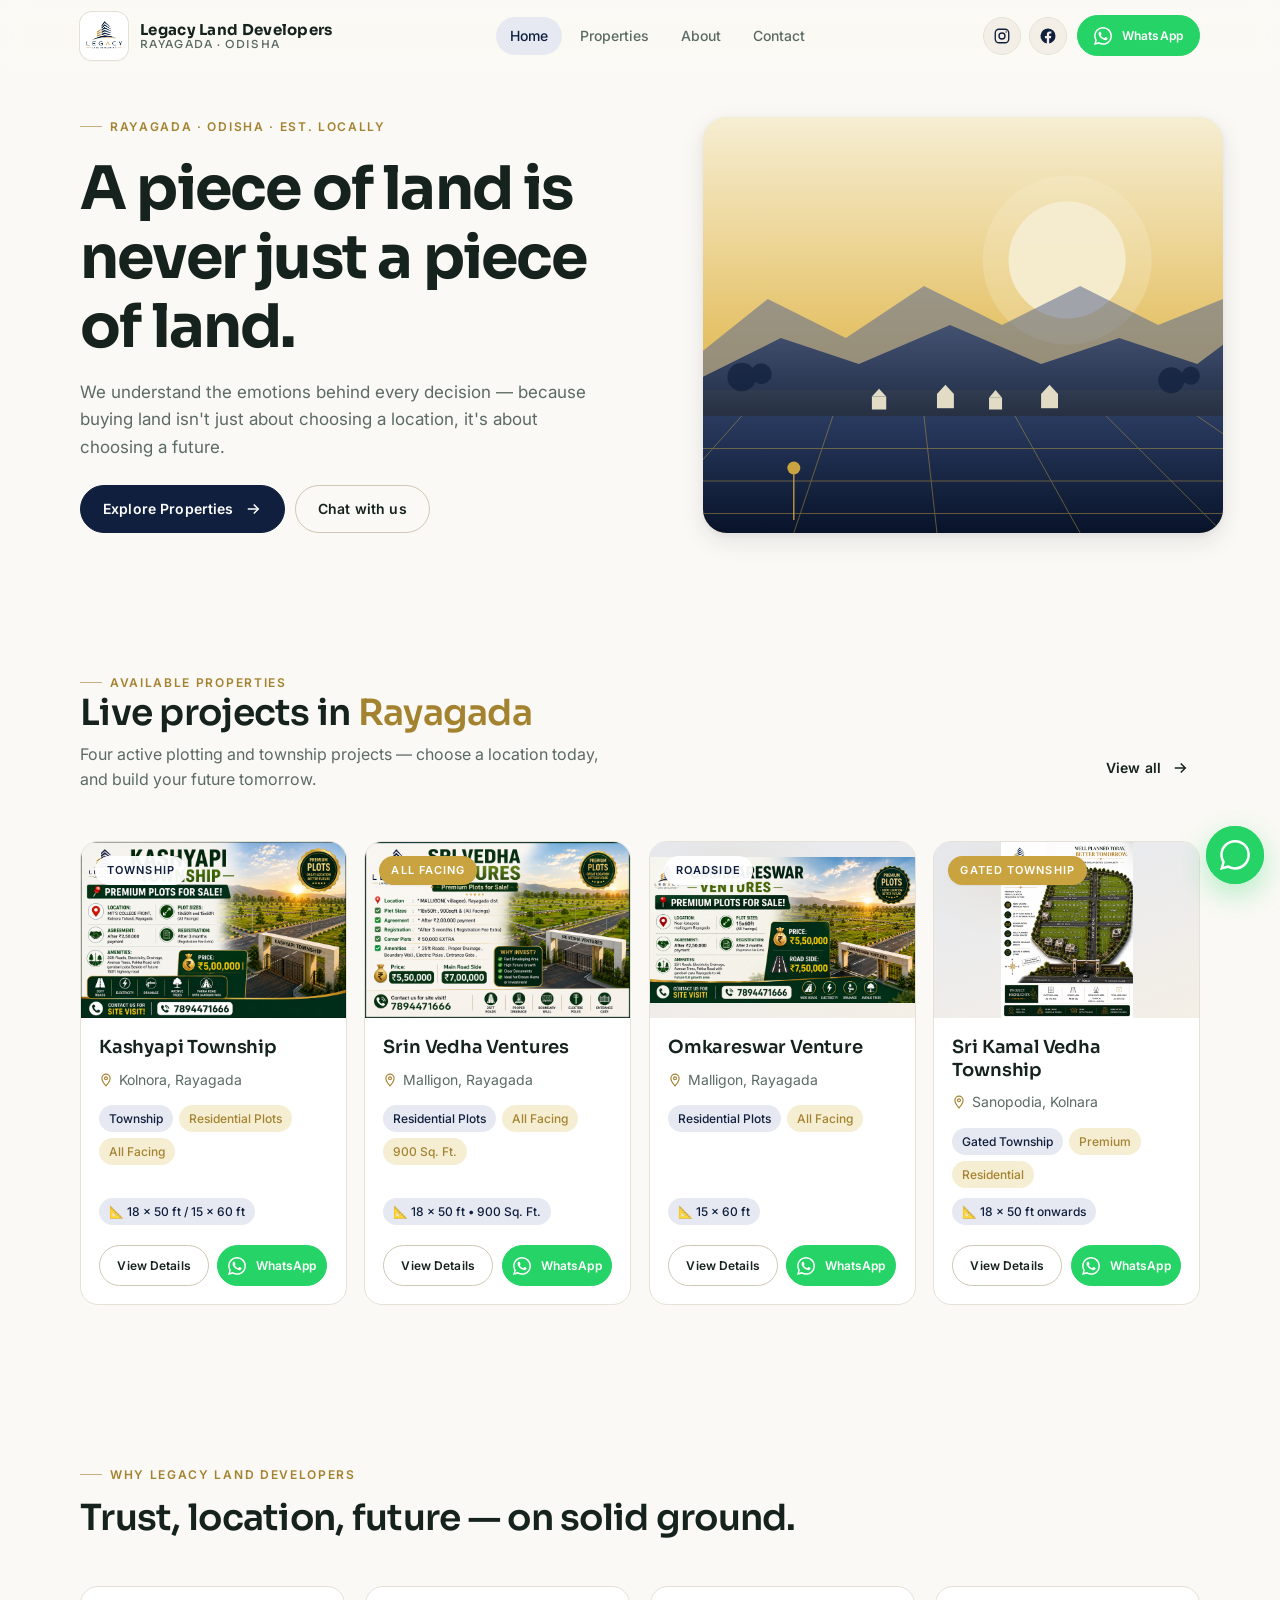
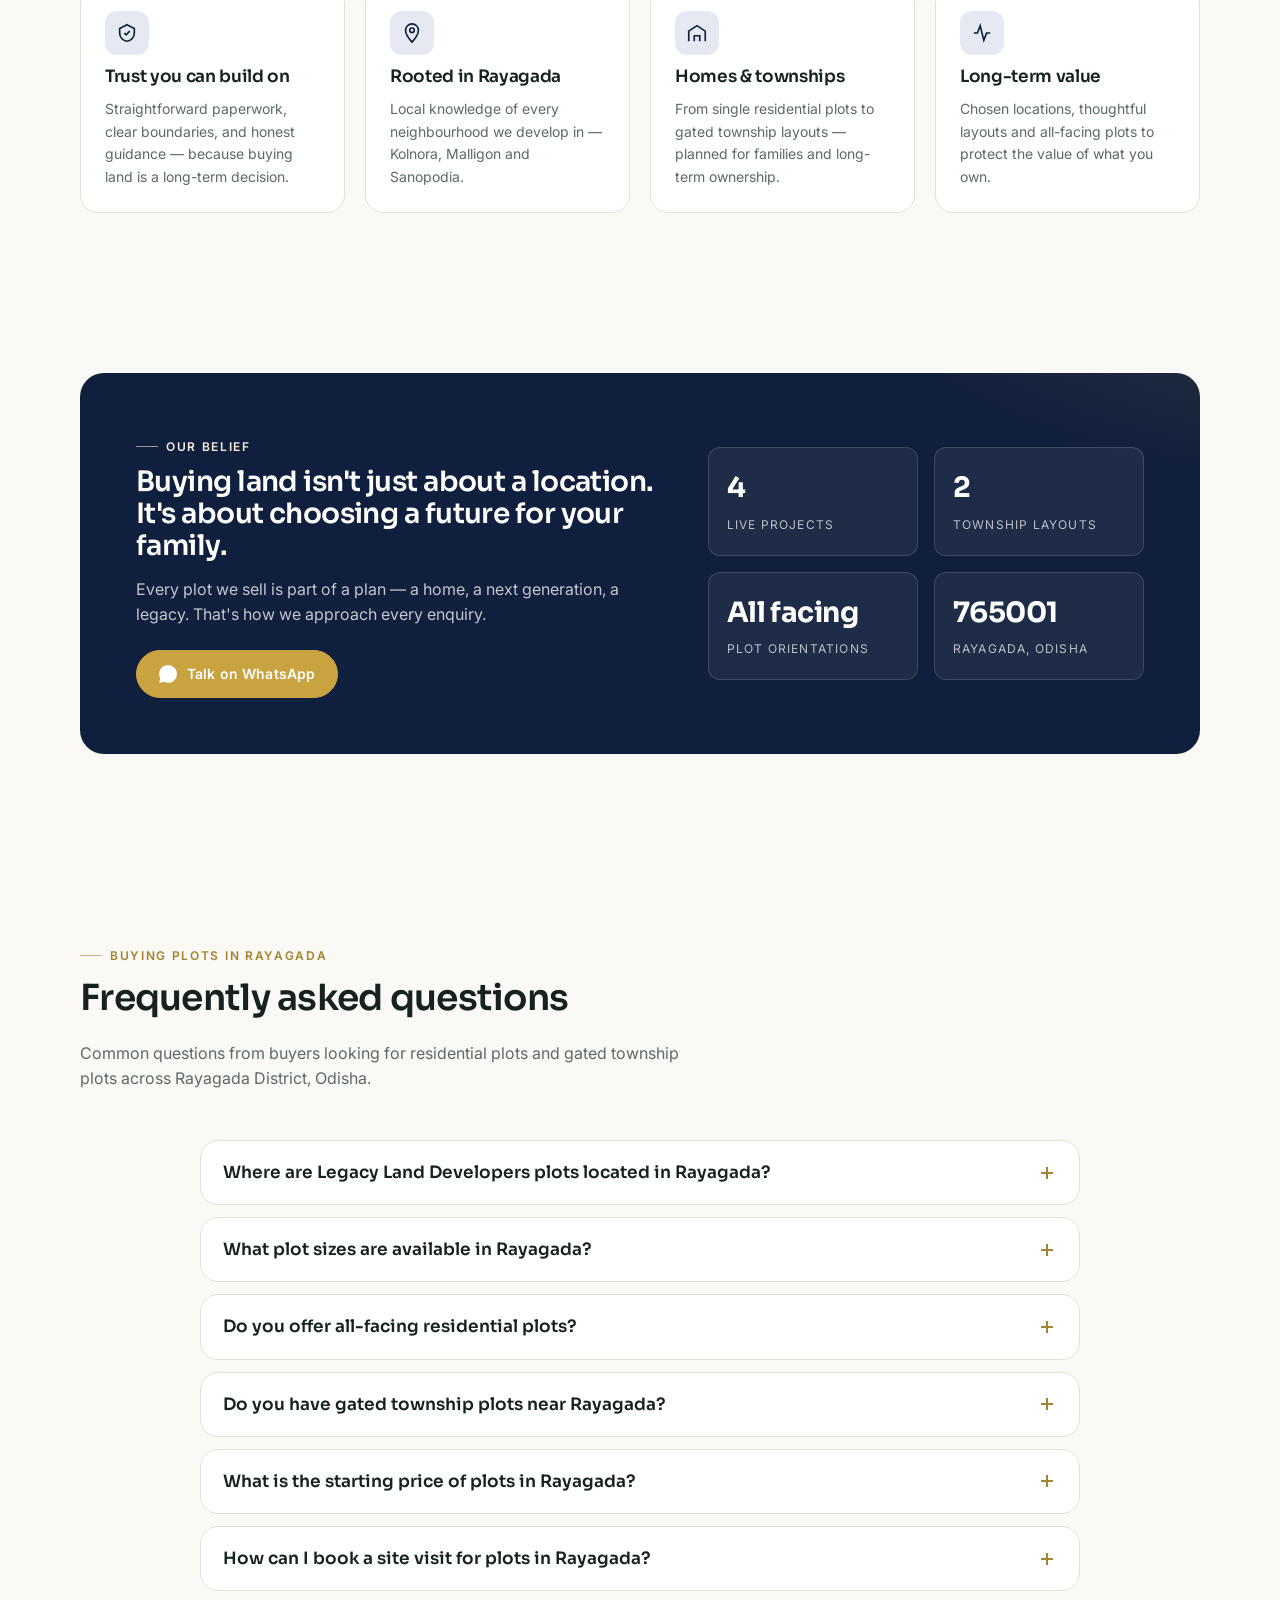
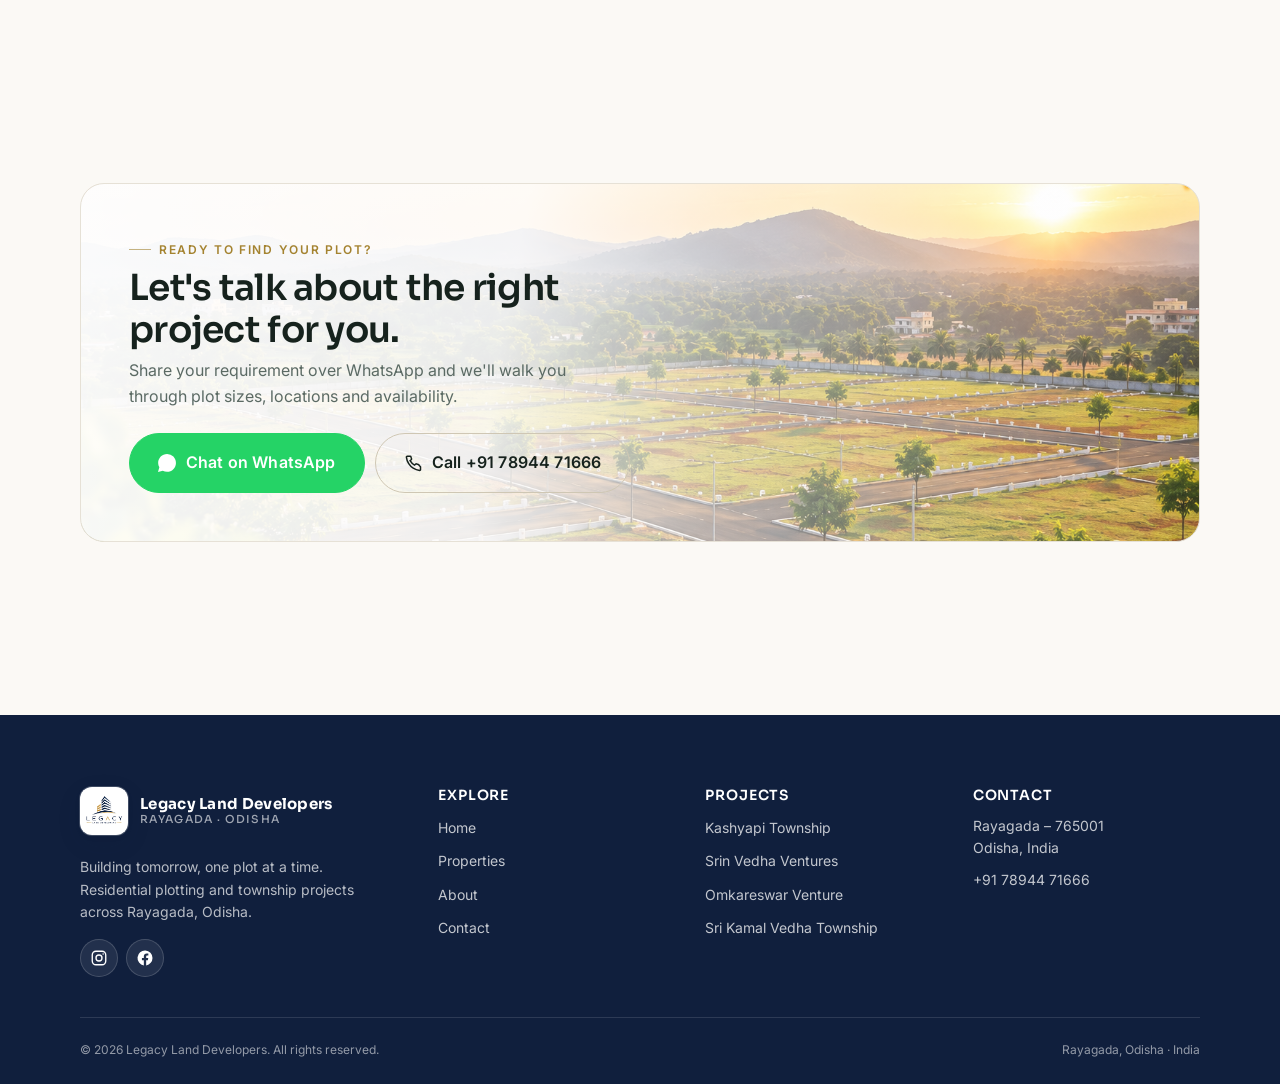
==== commit 756e0cd0: "SEO: keyword-optimized meta/OG/Twitter, geo tags, JSON-LD @graph (Organization+LocalBusiness+WebSite" ====
--- a/index.html
+++ b/index.html
@@ -1,21 +1,45 @@
 <!doctype html>
-<html lang="en">
+<html lang="en-IN">
 <head>
   <meta charset="utf-8" />
   <meta name="viewport" content="width=device-width, initial-scale=1, viewport-fit=cover" />
   <meta name="theme-color" content="#101f3d" />
-  <title>Legacy Land Developers | Residential Plots &amp; Townships in Rayagada, Odisha</title>
-  <meta name="description" content="Explore residential plots and township projects by Legacy Land Developers in Rayagada, Odisha. Find available plots and enquire directly through WhatsApp." />
+
+  <!-- Primary SEO -->
+  <title>Plots for Sale in Rayagada, Odisha | Legacy Land Developers</title>
+  <meta name="description" content="Buy residential plots and gated township plots in Rayagada, Odisha. All-facing 15×60 &amp; 18×50 ft plots at Kolnora, Malligon &amp; Sanopodia. WhatsApp +91 78944 71666." />
+  <meta name="keywords" content="plots in Rayagada, plots for sale in Rayagada, residential plots Rayagada, township plots Rayagada, gated township Rayagada, plots near me Rayagada, plots Kolnora, plots Sanopodia, plots Malligon, plots in Odisha, Legacy Land Developers" />
+  <meta name="author" content="Legacy Land Developers" />
+  <meta name="robots" content="index, follow, max-image-preview:large, max-snippet:-1, max-video-preview:-1" />
+  <meta name="googlebot" content="index, follow" />
   <link rel="canonical" href="https://legacylanddevelopers.in/" />
+
+  <!-- Geo targeting -->
+  <meta name="geo.region" content="IN-OR" />
+  <meta name="geo.placename" content="Rayagada, Odisha" />
+  <meta name="geo.position" content="19.1667;83.4167" />
+  <meta name="ICBM" content="19.1667, 83.4167" />
+
+  <!-- Icons -->
   <link rel="icon" type="image/png" href="assets/images/favicon.png" />
+  <link rel="apple-touch-icon" href="assets/images/favicon.png" />
+  <link rel="shortcut icon" href="assets/images/favicon.png" />
 
   <!-- Open Graph -->
   <meta property="og:type" content="website" />
-  <meta property="og:title" content="Legacy Land Developers | Residential Plots &amp; Townships in Rayagada, Odisha" />
-  <meta property="og:description" content="A piece of land is never just a piece of land. Explore residential plots and township projects in Rayagada, Odisha." />
-  <meta property="og:image" content="assets/images/og-image.svg" />
+  <meta property="og:site_name" content="Legacy Land Developers" />
+  <meta property="og:locale" content="en_IN" />
+  <meta property="og:title" content="Plots for Sale in Rayagada, Odisha | Legacy Land Developers" />
+  <meta property="og:description" content="Residential plots and gated township projects in Rayagada, Odisha. All-facing 15×60 &amp; 18×50 ft plots at Kolnora, Malligon and Sanopodia." />
   <meta property="og:url" content="https://legacylanddevelopers.in/" />
+  <meta property="og:image" content="https://legacylanddevelopers.in/image/projectimage.png" />
+  <meta property="og:image:alt" content="Aerial view of a residential plotting project by Legacy Land Developers in Rayagada, Odisha" />
+
+  <!-- Twitter Card -->
   <meta name="twitter:card" content="summary_large_image" />
+  <meta name="twitter:title" content="Plots for Sale in Rayagada, Odisha | Legacy Land Developers" />
+  <meta name="twitter:description" content="Residential plots and gated township projects in Rayagada, Odisha. All-facing 15×60 &amp; 18×50 ft plots." />
+  <meta name="twitter:image" content="https://legacylanddevelopers.in/image/projectimage.png" />
 
   <!-- Fonts -->
   <link rel="preconnect" href="https://fonts.googleapis.com" />
@@ -28,21 +52,146 @@
   <script type="application/ld+json">
   {
     "@context": "https://schema.org",
-    "@type": "RealEstateAgent",
-    "name": "Legacy Land Developers",
-    "url": "https://legacylanddevelopers.in/",
-    "logo": "https://legacylanddevelopers.in/assets/images/logo.png",
-    "image": "https://legacylanddevelopers.in/assets/images/og-image.svg",
-    "telephone": "+91-78944-71666",
-    "areaServed": "Rayagada, Odisha, India",
-    "address": {
-      "@type": "PostalAddress",
-      "addressLocality": "Rayagada",
-      "postalCode": "765001",
-      "addressRegion": "Odisha",
-      "addressCountry": "IN"
-    },
-    "sameAs": []
+    "@graph": [
+      {
+        "@type": ["Organization", "RealEstateAgent", "LocalBusiness"],
+        "@id": "https://legacylanddevelopers.in/#organization",
+        "name": "Legacy Land Developers",
+        "alternateName": "Legacy Land Developers Rayagada",
+        "url": "https://legacylanddevelopers.in/",
+        "logo": {
+          "@type": "ImageObject",
+          "url": "https://legacylanddevelopers.in/assets/images/logo.png",
+          "width": 512,
+          "height": 512
+        },
+        "image": "https://legacylanddevelopers.in/image/projectimage.png",
+        "description": "Legacy Land Developers is a Rayagada, Odisha-based land development company offering residential plots and gated township projects at Kolnora, Malligon and Sanopodia.",
+        "priceRange": "₹₹",
+        "telephone": "+91-78944-71666",
+        "foundingLocation": "Rayagada, Odisha, India",
+        "areaServed": [
+          { "@type": "AdministrativeArea", "name": "Rayagada District" },
+          { "@type": "AdministrativeArea", "name": "Odisha" },
+          { "@type": "City", "name": "Rayagada" },
+          { "@type": "Place", "name": "Kolnora" },
+          { "@type": "Place", "name": "Malligon" },
+          { "@type": "Place", "name": "Sanopodia" }
+        ],
+        "address": {
+          "@type": "PostalAddress",
+          "streetAddress": "Rayagada",
+          "addressLocality": "Rayagada",
+          "postalCode": "765001",
+          "addressRegion": "Odisha",
+          "addressCountry": "IN"
+        },
+        "geo": {
+          "@type": "GeoCoordinates",
+          "latitude": 19.1667,
+          "longitude": 83.4167
+        },
+        "contactPoint": [{
+          "@type": "ContactPoint",
+          "telephone": "+91-78944-71666",
+          "contactType": "sales",
+          "areaServed": "IN",
+          "availableLanguage": ["en", "hi", "or"]
+        }],
+        "sameAs": [
+          "https://www.instagram.com/legacy_land_developers",
+          "https://www.facebook.com/share/185R3Wf4mj/"
+        ]
+      },
+      {
+        "@type": "WebSite",
+        "@id": "https://legacylanddevelopers.in/#website",
+        "url": "https://legacylanddevelopers.in/",
+        "name": "Legacy Land Developers",
+        "publisher": { "@id": "https://legacylanddevelopers.in/#organization" },
+        "inLanguage": "en-IN",
+        "potentialAction": {
+          "@type": "SearchAction",
+          "target": {
+            "@type": "EntryPoint",
+            "urlTemplate": "https://legacylanddevelopers.in/properties.html?q={search_term_string}"
+          },
+          "query-input": "required name=search_term_string"
+        }
+      },
+      {
+        "@type": "WebPage",
+        "@id": "https://legacylanddevelopers.in/#webpage",
+        "url": "https://legacylanddevelopers.in/",
+        "name": "Plots for Sale in Rayagada, Odisha | Legacy Land Developers",
+        "isPartOf": { "@id": "https://legacylanddevelopers.in/#website" },
+        "about": { "@id": "https://legacylanddevelopers.in/#organization" },
+        "description": "Buy residential plots and gated township plots in Rayagada, Odisha. All-facing 15×60 and 18×50 ft plots at Kolnora, Malligon and Sanopodia.",
+        "inLanguage": "en-IN",
+        "breadcrumb": { "@id": "https://legacylanddevelopers.in/#breadcrumb" }
+      },
+      {
+        "@type": "BreadcrumbList",
+        "@id": "https://legacylanddevelopers.in/#breadcrumb",
+        "itemListElement": [
+          { "@type": "ListItem", "position": 1, "name": "Home", "item": "https://legacylanddevelopers.in/" }
+        ]
+      },
+      {
+        "@type": "FAQPage",
+        "@id": "https://legacylanddevelopers.in/#faq",
+        "mainEntity": [
+          {
+            "@type": "Question",
+            "name": "Where are Legacy Land Developers plots located in Rayagada?",
+            "acceptedAnswer": {
+              "@type": "Answer",
+              "text": "Our active residential plotting and township projects are located across Rayagada District — Kolnora (Kashyapi Township, near MIT's College), Malligon Village (Srin Vedha Ventures and Omkareswar Venture near Kotapeta) and Sanopodia (Sri Kamal Vedha Township)."
+            }
+          },
+          {
+            "@type": "Question",
+            "name": "What plot sizes are available in Rayagada?",
+            "acceptedAnswer": {
+              "@type": "Answer",
+              "text": "We offer standard residential plot sizes of 18 × 50 ft (900 Sq. Ft.) and 15 × 60 ft (900 Sq. Ft.) across our projects. Sri Kamal Vedha Township at Sanopodia starts from 18 × 50 ft onwards."
+            }
+          },
+          {
+            "@type": "Question",
+            "name": "Do you offer all-facing residential plots?",
+            "acceptedAnswer": {
+              "@type": "Answer",
+              "text": "Yes. Srin Vedha Ventures at Malligon Village and Omkareswar Venture near Kotapeta both offer all-facing plots, so buyers can choose their preferred orientation."
+            }
+          },
+          {
+            "@type": "Question",
+            "name": "Do you have gated township plots near Rayagada?",
+            "acceptedAnswer": {
+              "@type": "Answer",
+              "text": "Yes. Sri Kamal Vedha Township at Sanopodia, Kolnara is a premium gated residential plotting project by Legacy Land Developers."
+            }
+          },
+          {
+            "@type": "Question",
+            "name": "What is the starting price of plots in Rayagada?",
+            "acceptedAnswer": {
+              "@type": "Answer",
+              "text": "Starting price varies per project and is shared during enquiry so buyers get the current price and payment structure. WhatsApp us on +91 78944 71666 for the latest pricing and availability."
+            }
+          },
+          {
+            "@type": "Question",
+            "name": "How can I book a site visit for plots in Rayagada?",
+            "acceptedAnswer": {
+              "@type": "Answer",
+              "text": "Site visits are available on request across Kolnora, Malligon and Sanopodia. Message us on WhatsApp at +91 78944 71666 or use the enquiry form to schedule a visit at your preferred time."
+            }
+          }
+        ]
+      }
+    ]
   }
   </script>
 </head>
@@ -202,6 +351,41 @@
       </div>
     </section>
 
+    <!-- ============ FAQ ============ -->
+    <section id="faq" class="section container" aria-labelledby="faq-title">
+      <div class="section-title reveal">
+        <span class="eyebrow">Buying plots in Rayagada</span>
+        <h2 id="faq-title">Frequently asked questions</h2>
+        <p class="reveal" style="max-width:60ch;color:var(--color-text-muted);margin-top:10px">Common questions from buyers looking for residential plots and gated township plots across Rayagada District, Odisha.</p>
+      </div>
+      <div class="faq reveal">
+        <details class="faq__item">
+          <summary>Where are Legacy Land Developers plots located in Rayagada?</summary>
+          <div class="faq__body"><p>Our active residential plotting and township projects sit across Rayagada District — Kolnora (Kashyapi Township, near MIT's College), Malligon Village (Srin Vedha Ventures and Omkareswar Venture near Kotapeta) and Sanopodia (Sri Kamal Vedha Township).</p></div>
+        </details>
+        <details class="faq__item">
+          <summary>What plot sizes are available in Rayagada?</summary>
+          <div class="faq__body"><p>We offer standard residential plot sizes of 18 × 50 ft (900 Sq. Ft.) and 15 × 60 ft (900 Sq. Ft.) across our projects. Sri Kamal Vedha Township at Sanopodia starts from 18 × 50 ft onwards.</p></div>
+        </details>
+        <details class="faq__item">
+          <summary>Do you offer all-facing residential plots?</summary>
+          <div class="faq__body"><p>Yes. Srin Vedha Ventures at Malligon Village and Omkareswar Venture near Kotapeta both offer all-facing plots, so buyers can choose their preferred orientation.</p></div>
+        </details>
+        <details class="faq__item">
+          <summary>Do you have gated township plots near Rayagada?</summary>
+          <div class="faq__body"><p>Yes. Sri Kamal Vedha Township at Sanopodia, Kolnara is a premium gated residential plotting project by Legacy Land Developers.</p></div>
+        </details>
+        <details class="faq__item">
+          <summary>What is the starting price of plots in Rayagada?</summary>
+          <div class="faq__body"><p>Starting price varies per project and is shared during enquiry so buyers get the current price and payment structure. WhatsApp us on <a href="https://wa.me/917894471666" target="_blank" rel="noopener">+91 78944 71666</a> for the latest pricing and availability.</p></div>
+        </details>
+        <details class="faq__item">
+          <summary>How can I book a site visit for plots in Rayagada?</summary>
+          <div class="faq__body"><p>Site visits are available on request across Kolnora, Malligon and Sanopodia. Message us on WhatsApp at <a href="https://wa.me/917894471666" target="_blank" rel="noopener">+91 78944 71666</a> or use the <a href="contact.html">enquiry form</a> to schedule a visit at your preferred time.</p></div>
+        </details>
+      </div>
+    </section>
+
     <!-- ============ FINAL CTA ============ -->
     <section class="section container">
       <div class="cta-band reveal">
--- a/assets/css/styles.css
+++ b/assets/css/styles.css
@@ -1109,3 +1109,66 @@
 }
 .divider { height: 1px; background: var(--color-border); margin: clamp(40px, 6vw, 64px) 0; }
 .stack > * + * { margin-top: var(--stack, 12px); }
+
+
+/* ---------- FAQ ---------- */
+.faq {
+  display: grid;
+  gap: 12px;
+  max-width: 880px;
+  margin: 28px auto 0;
+}
+.faq__item {
+  background: var(--color-surface);
+  border: 1px solid var(--color-border);
+  border-radius: var(--radius-lg);
+  padding: 0;
+  transition: border-color var(--dur) var(--ease-out), box-shadow var(--dur) var(--ease-out);
+}
+.faq__item[open] {
+  border-color: var(--color-accent);
+  box-shadow: var(--shadow-sm);
+}
+.faq__item > summary {
+  list-style: none;
+  cursor: pointer;
+  padding: 18px 22px;
+  font-weight: 600;
+  font-family: var(--font-heading);
+  font-size: var(--text-md);
+  color: var(--color-text);
+  display: flex;
+  align-items: center;
+  justify-content: space-between;
+  gap: 14px;
+  user-select: none;
+}
+.faq__item > summary::-webkit-details-marker { display: none; }
+.faq__item > summary::after {
+  content: "";
+  width: 20px;
+  height: 20px;
+  flex-shrink: 0;
+  background: transparent;
+  border-radius: 50%;
+  position: relative;
+  transition: transform var(--dur) var(--ease-out), background var(--dur) var(--ease-out);
+  background-image:
+    linear-gradient(currentColor, currentColor),
+    linear-gradient(currentColor, currentColor);
+  background-size: 12px 2px, 2px 12px;
+  background-position: center;
+  background-repeat: no-repeat;
+  color: var(--color-accent-700);
+}
+.faq__item[open] > summary::after {
+  background-size: 12px 2px, 0 0;
+  transform: rotate(180deg);
+}
+.faq__body {
+  padding: 0 22px 20px;
+  color: var(--color-text-muted);
+  line-height: 1.65;
+}
+.faq__body p { margin: 0; }
+.faq__body a { color: var(--color-accent-700); text-decoration: underline; }
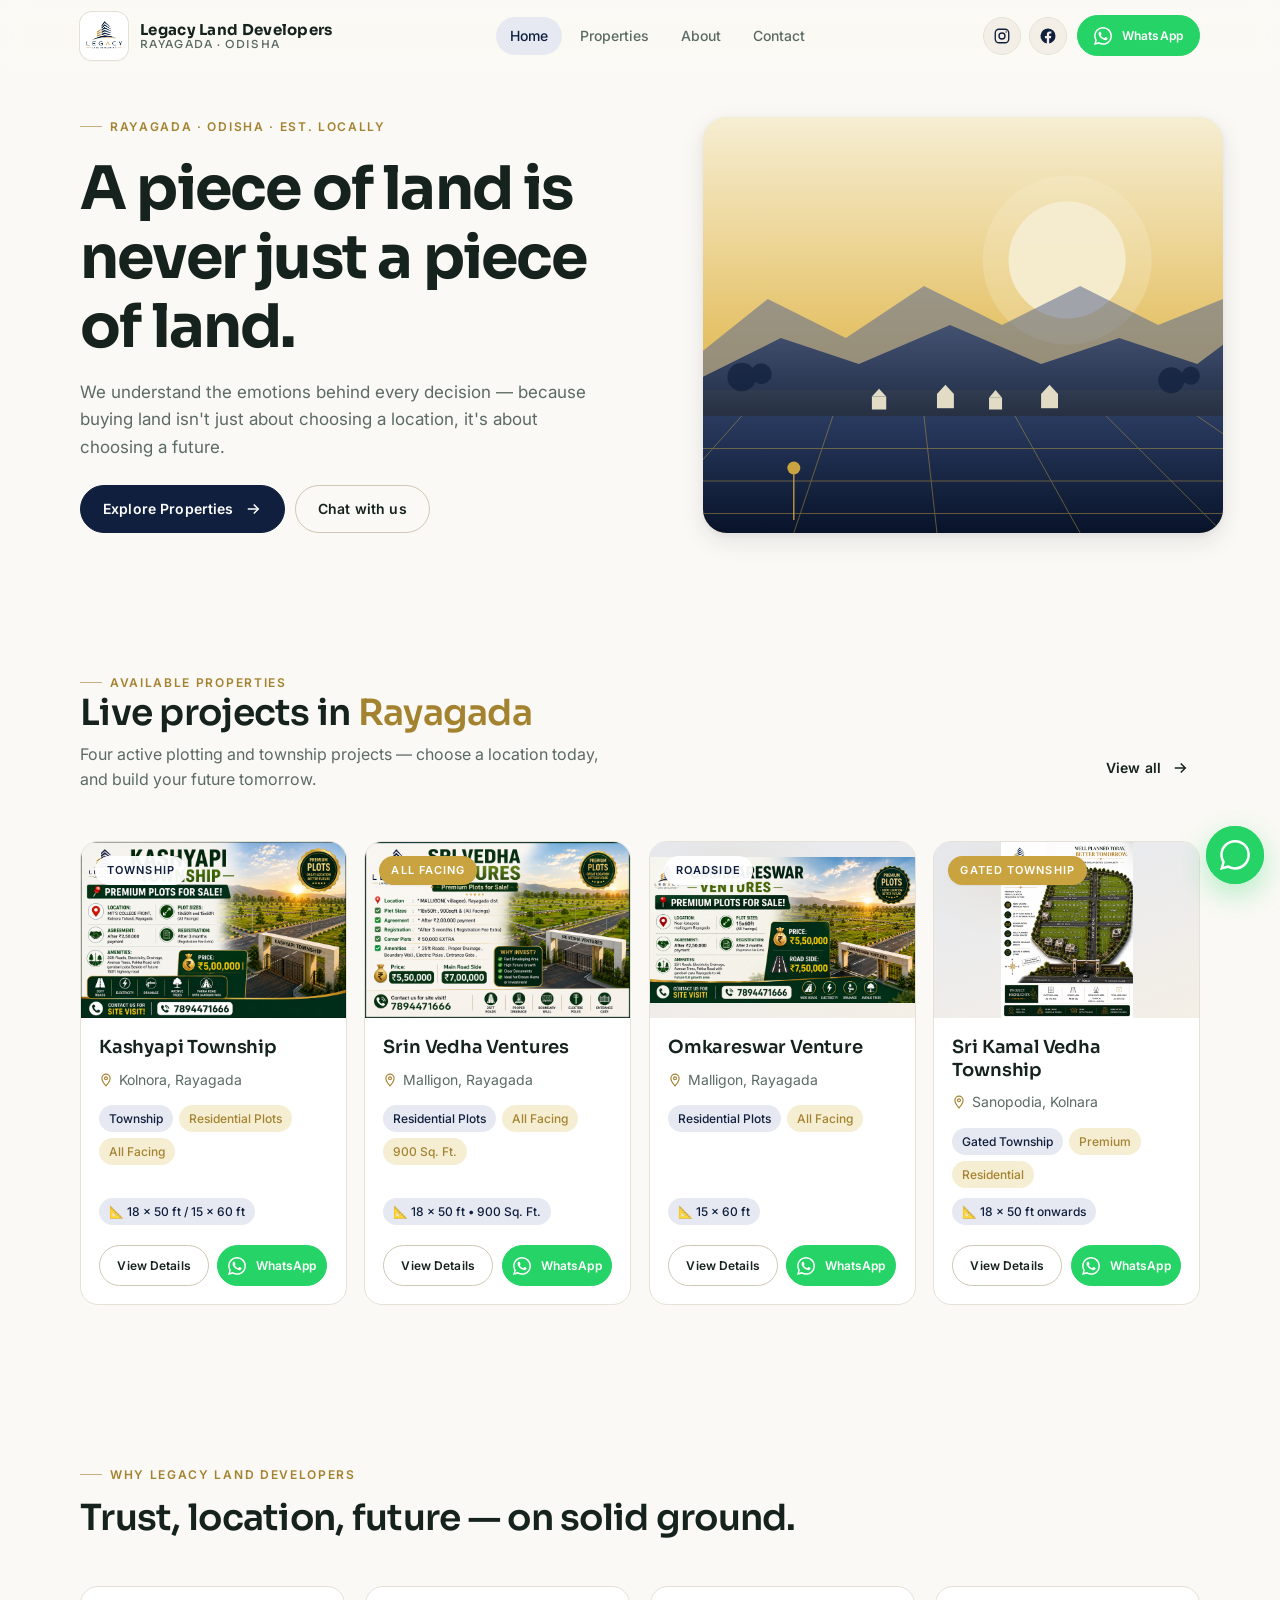
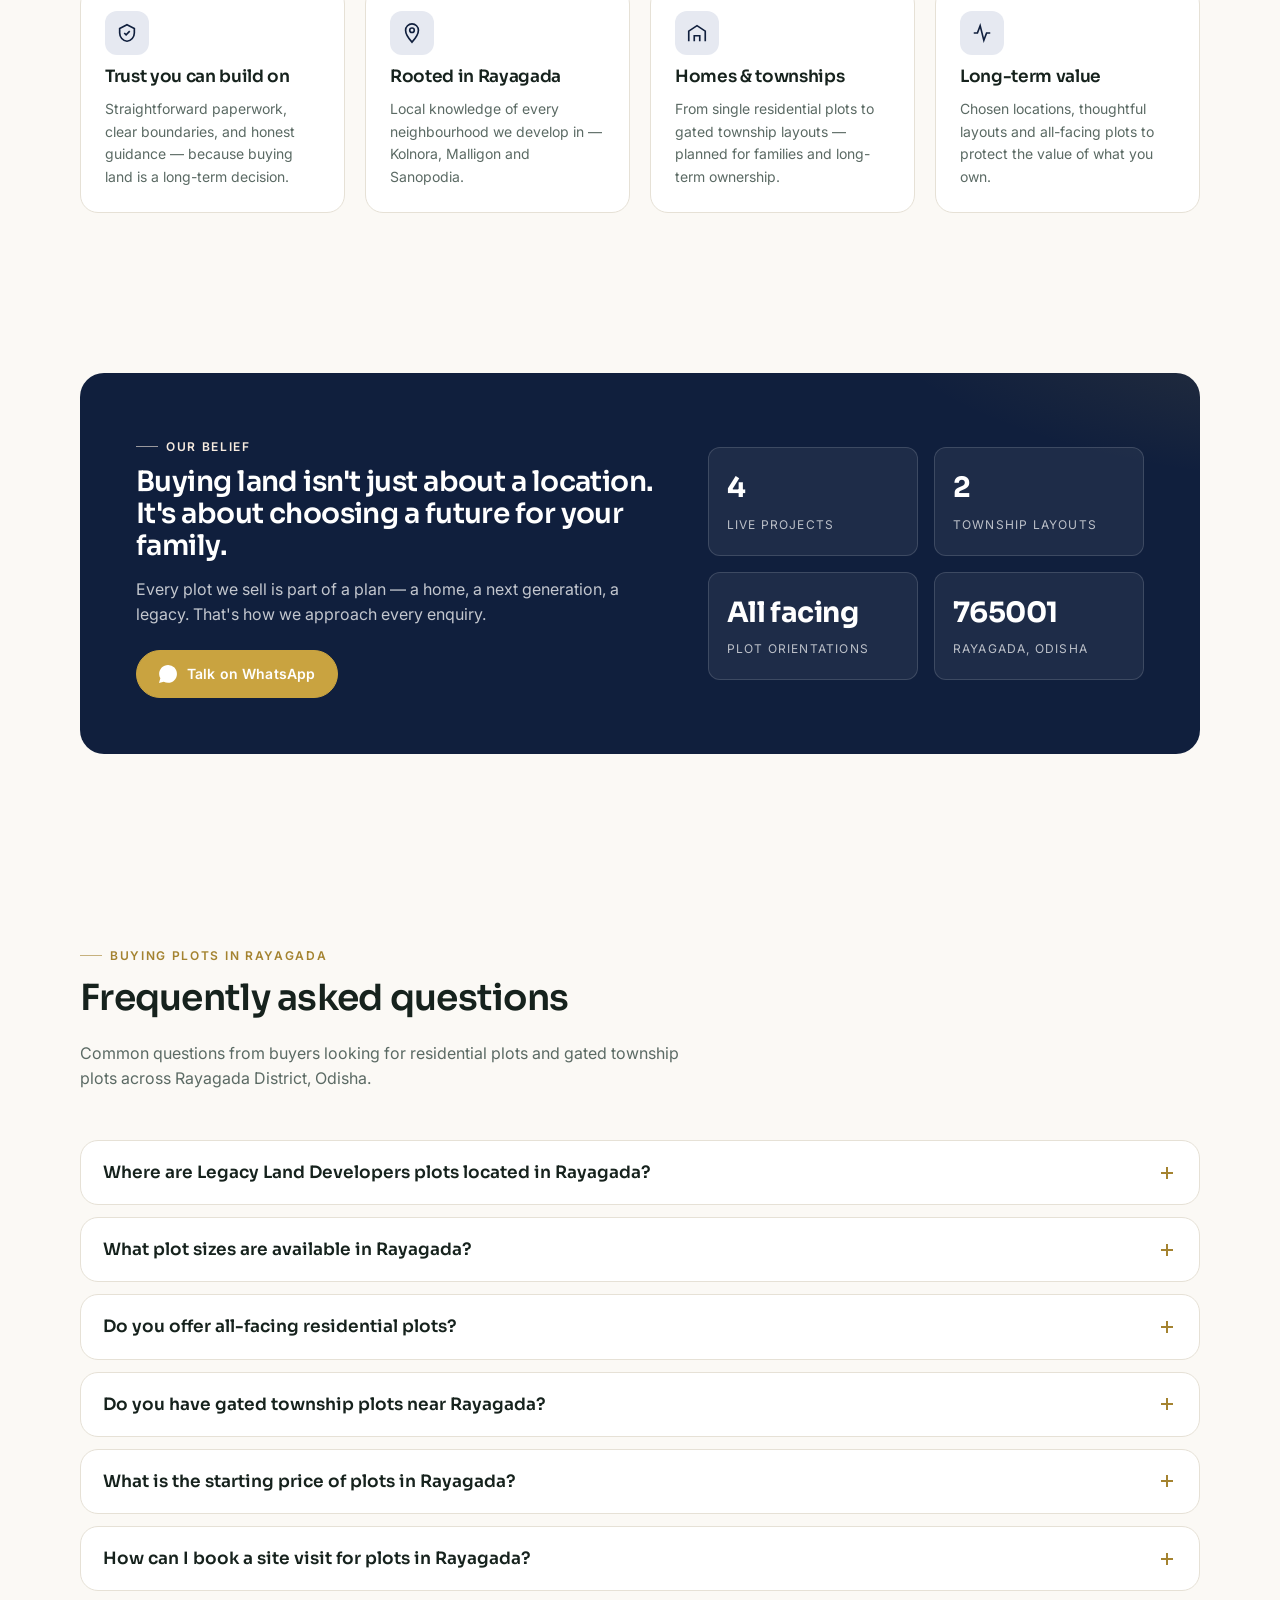
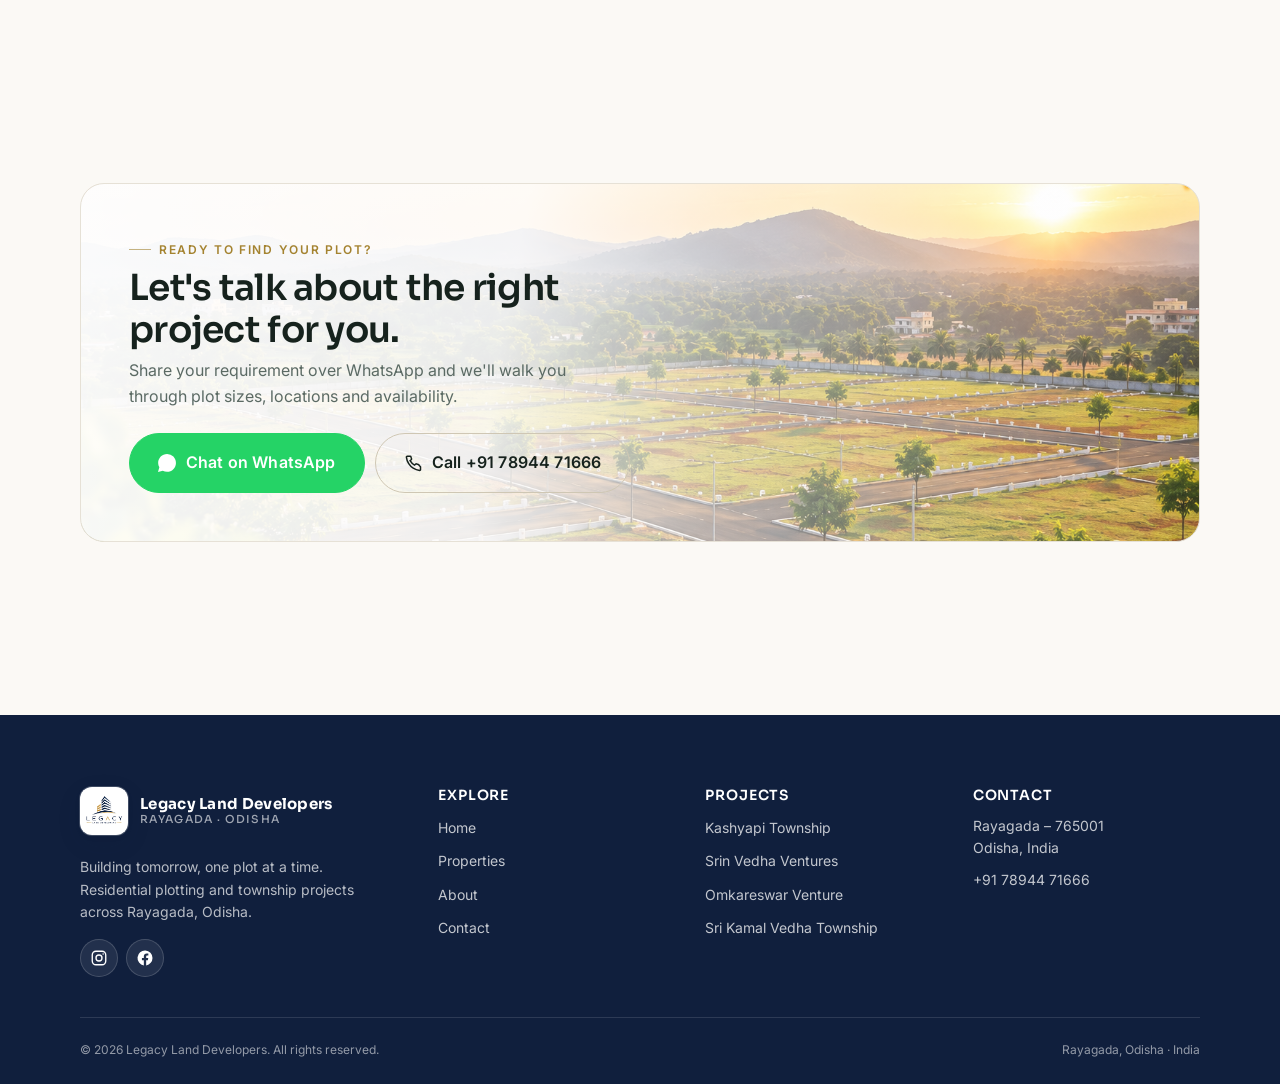
==== commit b0c03797: "mobile nav: add Instagram + Facebook social links inside the hamburger menu" ====
--- a/index.html
+++ b/index.html
@@ -45,6 +45,9 @@
   <link rel="preconnect" href="https://fonts.googleapis.com" />
   <link rel="preconnect" href="https://fonts.gstatic.com" crossorigin />
   <link rel="stylesheet" href="https://fonts.googleapis.com/css2?family=Inter:wght@400;500;600;700&family=Sora:wght@500;600;700&display=swap" />
+
+  <!-- Hero video CDN (Cloudflare R2) -->
+  <link rel="preconnect" href="https://pub-cdac4ca317b14a3d8b10efd15fe967d2.r2.dev" crossorigin />
 
   <link rel="stylesheet" href="assets/css/styles.css" />
 
@@ -214,6 +217,15 @@
         <a href="properties.html">Properties</a>
         <a href="about.html">About</a>
         <a href="contact.html">Contact</a>
+      
+        <div class="primary-nav__socials" aria-label="Follow us on social media">
+          <a class="social-link" href="https://www.instagram.com/legacy_land_developers?stkn=Zjk3cHJqamcxYjAx" target="_blank" rel="noopener" aria-label="Follow us on Instagram">
+            <svg viewBox="0 0 24 24" fill="none" stroke="currentColor" stroke-width="1.8" stroke-linecap="round" stroke-linejoin="round" aria-hidden="true"><rect x="3" y="3" width="18" height="18" rx="5"/><circle cx="12" cy="12" r="4"/><circle cx="17.5" cy="6.5" r="1" fill="currentColor" stroke="none"/></svg>
+          </a>
+          <a class="social-link" href="https://www.facebook.com/share/185R3Wf4mj/" target="_blank" rel="noopener" aria-label="Follow us on Facebook">
+            <svg viewBox="0 0 24 24" fill="currentColor" aria-hidden="true"><path d="M22 12a10 10 0 1 0-11.56 9.88v-6.99h-2.54V12h2.54V9.8c0-2.5 1.49-3.89 3.77-3.89 1.09 0 2.24.2 2.24.2v2.46h-1.26c-1.24 0-1.63.77-1.63 1.56V12h2.77l-.44 2.89h-2.33v6.99A10 10 0 0 0 22 12Z"/></svg>
+          </a>
+        </div>
       </nav>
 
       <div class="header-actions">
@@ -258,7 +270,7 @@
         </div>
         <div class="hero-visual reveal" aria-hidden="true">
           <video
-            src="video/sanapadia.mp4"
+            src="https://pub-cdac4ca317b14a3d8b10efd15fe967d2.r2.dev/sanapadia.mp4"
             poster="assets/images/hero-visual.svg"
             autoplay
             loop
--- a/assets/css/styles.css
+++ b/assets/css/styles.css
@@ -413,7 +413,25 @@
   .nav-toggle { display: inline-flex; }
   .header-actions .btn-whatsapp .btn-label { display: none; }
   .header-actions .btn-whatsapp { padding: 10px 14px; min-height: 44px; }
-}
+  .primary-nav__socials {
+    display: flex;
+    align-items: center;
+    gap: 12px;
+    padding: 16px 16px 4px;
+    margin-top: 8px;
+    border-top: 1px solid var(--color-border);
+  }
+  .primary-nav__socials::before {
+    content: "Follow us";
+    font-size: var(--text-xs);
+    letter-spacing: 0.08em;
+    text-transform: uppercase;
+    color: var(--color-text-muted);
+    margin-right: auto;
+    font-weight: 600;
+  }
+}
+.primary-nav__socials { display: none; }
 
 /* ---------- Hero ---------- */
 .hero {
@@ -844,22 +862,35 @@
 .breadcrumbs span[aria-current] { color: var(--color-text); }
 .detail-hero__top {
   display: grid;
-  grid-template-columns: 1.1fr 1fr;
-  gap: clamp(56px, 6vw, 96px);
+  grid-template-columns: minmax(0, 1.4fr) minmax(0, 1fr);
+  gap: clamp(24px, 4vw, 48px);
   align-items: stretch;
+  margin-top: clamp(20px, 3vw, 32px);
+}
+@media (max-width: 900px) {
+  .detail-hero__top {
+    grid-template-columns: 1fr;
+    gap: clamp(24px, 4vw, 40px);
+  }
+  .detail-hero__media { max-width: 780px; margin-inline: auto; width: 100%; }
 }
 .detail-hero__media {
+  align-self: start;
   border-radius: var(--radius-xl);
   overflow: hidden;
   background:
     radial-gradient(60% 60% at 30% 20%, rgba(201, 163, 64, 0.12) 0%, transparent 60%),
     linear-gradient(160deg, var(--color-primary-100) 0%, var(--color-surface-alt) 100%);
-  aspect-ratio: 4/3;
   box-shadow: var(--shadow-md);
-  padding: 8px;
+  padding: 6px;
 }
 .detail-hero__media svg,
-.detail-hero__media img { width: 100%; height: 100%; object-fit: contain; }
+.detail-hero__media img {
+  display: block;
+  width: 100%;
+  height: auto;
+  border-radius: calc(var(--radius-xl) - 6px);
+}
 /* Portrait modifier kept for backward compatibility; the contain rule above already
    handles portrait images correctly, so this variant just adjusts the backdrop. */
 .detail-hero__media--portrait {
@@ -929,10 +960,7 @@
   font-size: var(--text-xs);
   line-height: 1.5;
 }
-@media (max-width: 1400px) {
-  .detail-hero__top { grid-template-columns: 1fr; gap: clamp(24px, 4vw, 40px); }
-  .detail-hero__media { max-width: 780px; margin-inline: auto; }
-}
+
 
 .detail-body {
   padding-top: clamp(32px, 5vw, 56px);
@@ -1115,8 +1143,7 @@
 .faq {
   display: grid;
   gap: 12px;
-  max-width: 880px;
-  margin: 28px auto 0;
+  margin-top: 28px;
 }
 .faq__item {
   background: var(--color-surface);
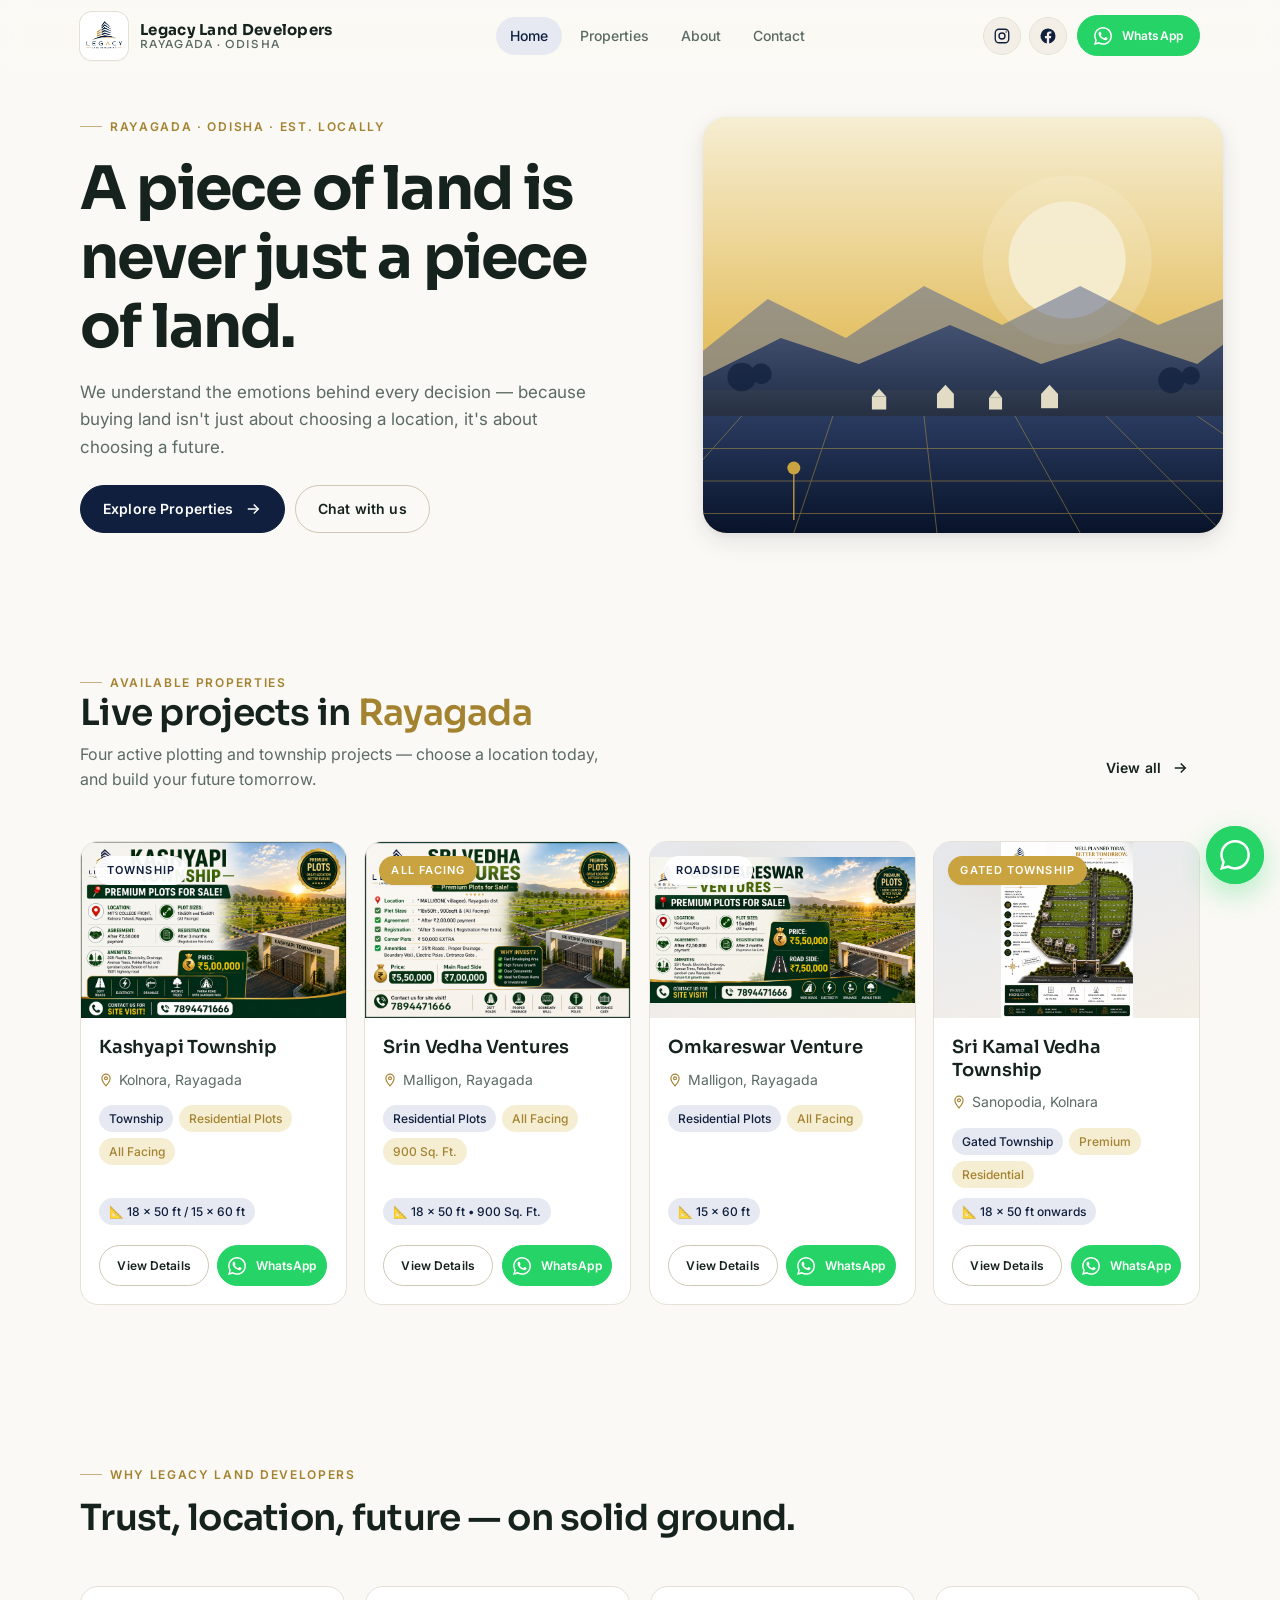
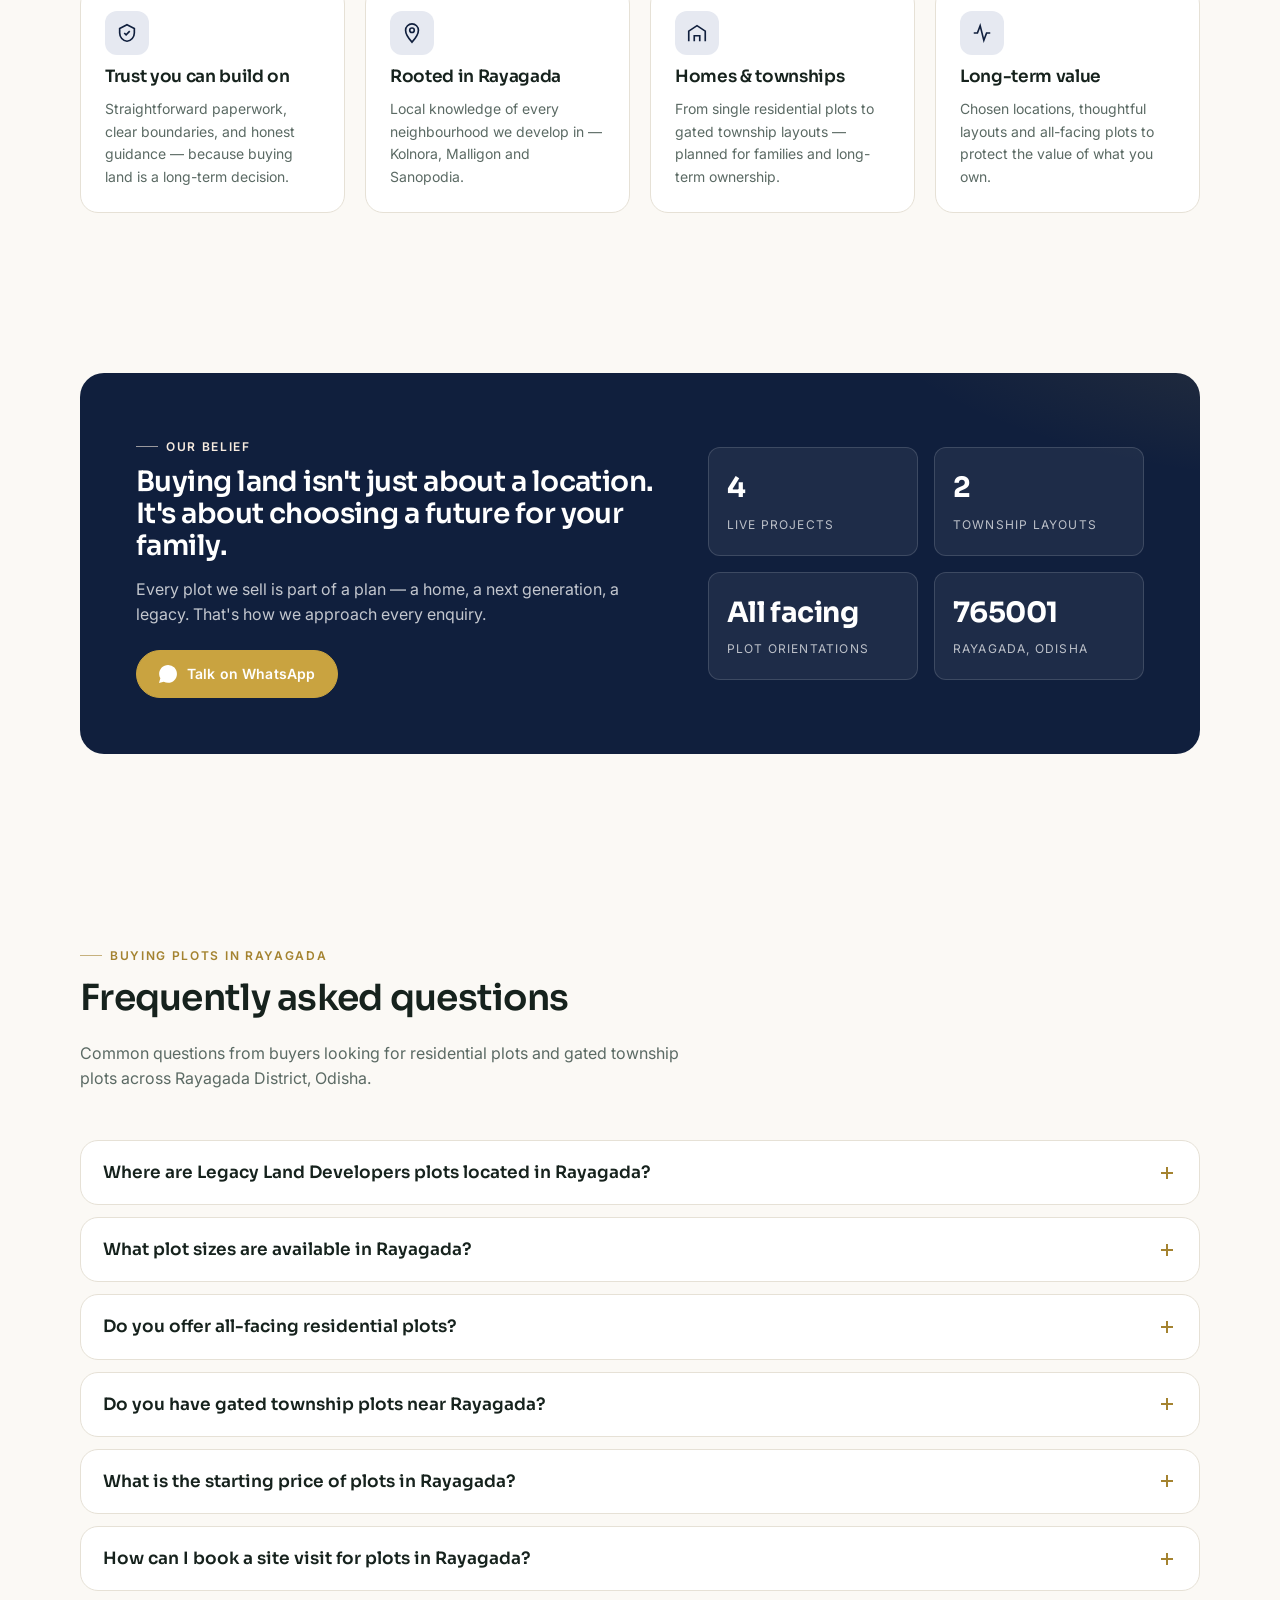
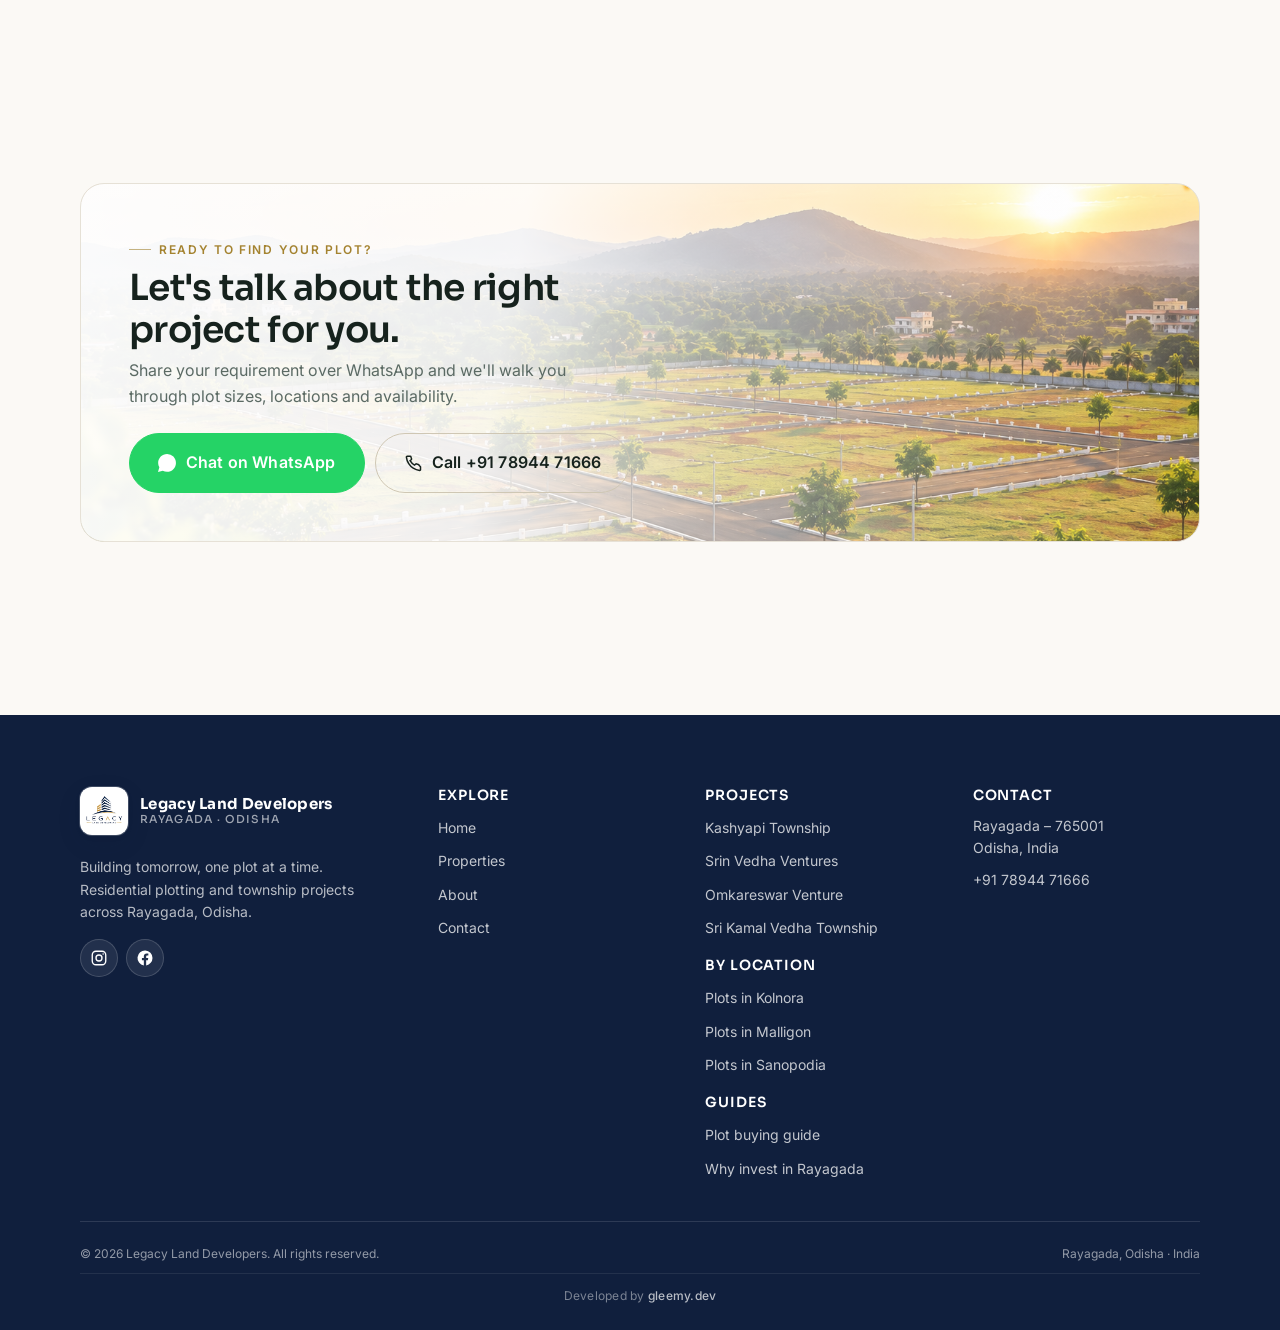
==== commit 1d64f8ae: "seo expansion: 5 new pages (Kolnora/Malligon/Sanopodia landings + plot buying guide + why-invest-Ray" ====
--- a/index.html
+++ b/index.html
@@ -460,6 +460,17 @@
             <li><a href="properties/omkareswar-venture.html">Omkareswar Venture</a></li>
             <li><a href="properties/sri-kamal-vedha-township.html">Sri Kamal Vedha Township</a></li>
           </ul>
+          <h4 style="margin-top:16px">By location</h4>
+          <ul>
+            <li><a href="plots-in-kolnora-rayagada.html">Plots in Kolnora</a></li>
+            <li><a href="plots-in-malligon-rayagada.html">Plots in Malligon</a></li>
+            <li><a href="plots-in-sanopodia-rayagada.html">Plots in Sanopodia</a></li>
+          </ul>
+          <h4 style="margin-top:16px">Guides</h4>
+          <ul>
+            <li><a href="plot-buying-guide-rayagada.html">Plot buying guide</a></li>
+            <li><a href="why-invest-rayagada-real-estate.html">Why invest in Rayagada</a></li>
+          </ul>
         </div>
         <div class="footer-contact">
           <h4>Contact</h4>
@@ -471,6 +482,9 @@
         <span>© <span id="current-year">2026</span> Legacy Land Developers. All rights reserved.</span>
         <span>Rayagada, Odisha · India</span>
       </div>
+      <div class="footer-credit">
+        <span>Developed by <a href="https://gleemy.dev" target="_blank" rel="noopener">gleemy.dev</a></span>
+      </div>
     </div>
   </footer>
 
--- a/assets/css/styles.css
+++ b/assets/css/styles.css
@@ -377,6 +377,7 @@
 @media (max-width: 640px) {
   .social-links--header { display: none; }
 }
+.primary-nav__socials { display: none; }
 .nav-toggle {
   display: none;
   width: 44px; height: 44px;
@@ -430,8 +431,20 @@
     margin-right: auto;
     font-weight: 600;
   }
-}
-.primary-nav__socials { display: none; }
+  .primary-nav__socials .social-link {
+    width: 44px;
+    height: 44px;
+    display: inline-flex;
+    align-items: center;
+    justify-content: center;
+    padding: 0;
+  }
+  .primary-nav__socials .social-link svg {
+    width: 32px;
+    height: 32px;
+    display: block;
+  }
+}
 
 /* ---------- Hero ---------- */
 .hero {
@@ -1090,6 +1103,22 @@
   gap: 12px; flex-wrap: wrap;
   font-size: var(--text-xs); color: rgba(255,255,255,0.55);
 }
+.footer-credit {
+  margin-top: 10px;
+  padding-top: 12px;
+  border-top: 1px solid rgba(255,255,255,0.08);
+  text-align: center;
+  font-size: var(--text-xs);
+  color: rgba(255,255,255,0.45);
+  letter-spacing: 0.02em;
+}
+.footer-credit a {
+  color: rgba(255,255,255,0.7);
+  font-weight: 500;
+  text-decoration: none;
+  transition: color var(--dur) var(--ease-out);
+}
+.footer-credit a:hover { color: #fff; }
 
 /* ---------- Floating WhatsApp ---------- */
 .wa-float {
@@ -1199,3 +1228,47 @@
 }
 .faq__body p { margin: 0; }
 .faq__body a { color: var(--color-accent-700); text-decoration: underline; }
+
+
+/* ---------- Comparison table (properties page) ---------- */
+.compare-table {
+  width: 100%;
+  border-collapse: collapse;
+  background: var(--color-surface);
+  border: 1px solid var(--color-border);
+  border-radius: var(--radius-lg);
+  overflow: hidden;
+  font-size: var(--text-sm);
+}
+.compare-table th,
+.compare-table td {
+  padding: 14px 16px;
+  text-align: left;
+  vertical-align: top;
+  border-bottom: 1px solid var(--color-border);
+}
+.compare-table thead th {
+  background: var(--color-surface-alt);
+  font-weight: 600;
+  font-family: var(--font-heading);
+  color: var(--color-text);
+  font-size: var(--text-xs);
+  letter-spacing: 0.06em;
+  text-transform: uppercase;
+  border-bottom: 1px solid var(--color-border);
+}
+.compare-table tbody th {
+  font-weight: 600;
+  color: var(--color-primary);
+  min-width: 180px;
+}
+.compare-table tbody th a { color: inherit; text-decoration: none; }
+.compare-table tbody th a:hover { color: var(--color-accent-700); text-decoration: underline; }
+.compare-table tbody tr:last-child th,
+.compare-table tbody tr:last-child td { border-bottom: none; }
+.compare-table tbody tr:hover { background: rgba(201, 163, 64, 0.04); }
+@media (max-width: 780px) {
+  .compare-table { font-size: 13px; }
+  .compare-table th,
+  .compare-table td { padding: 10px 12px; }
+}
